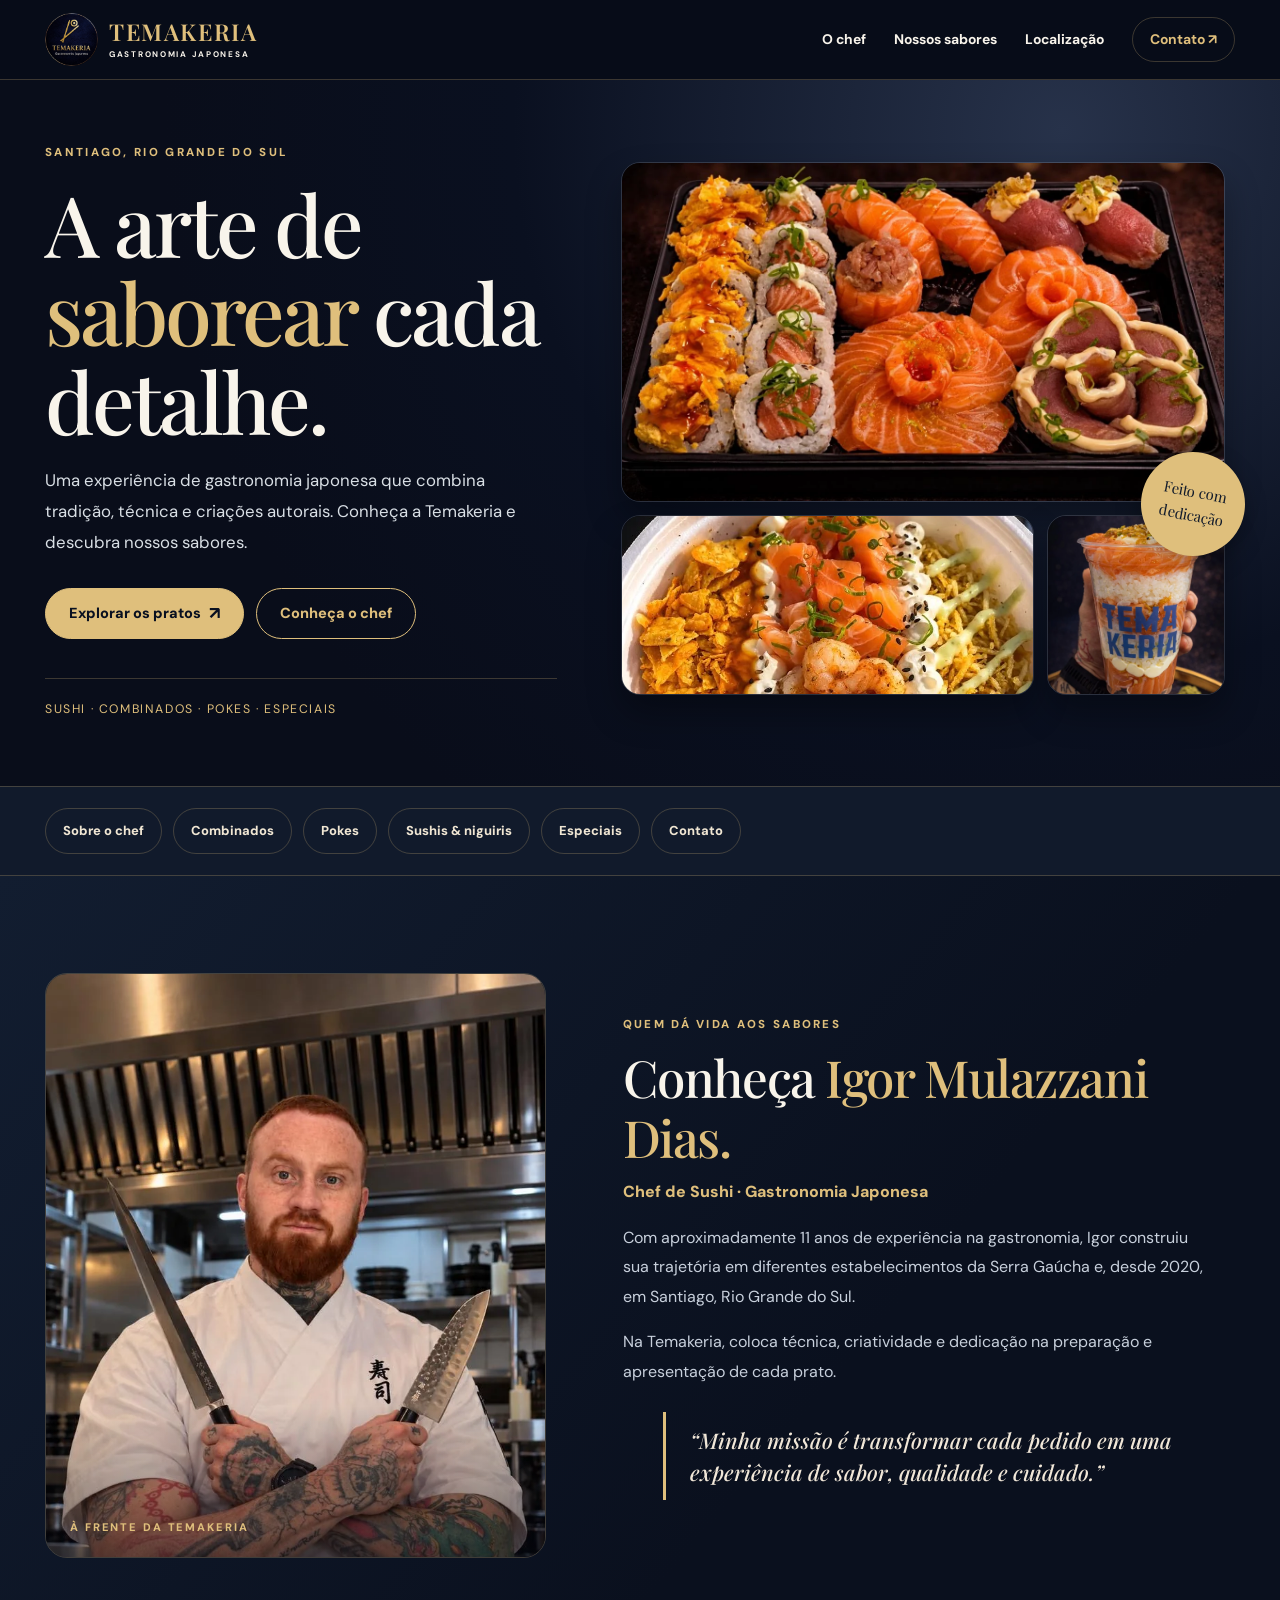
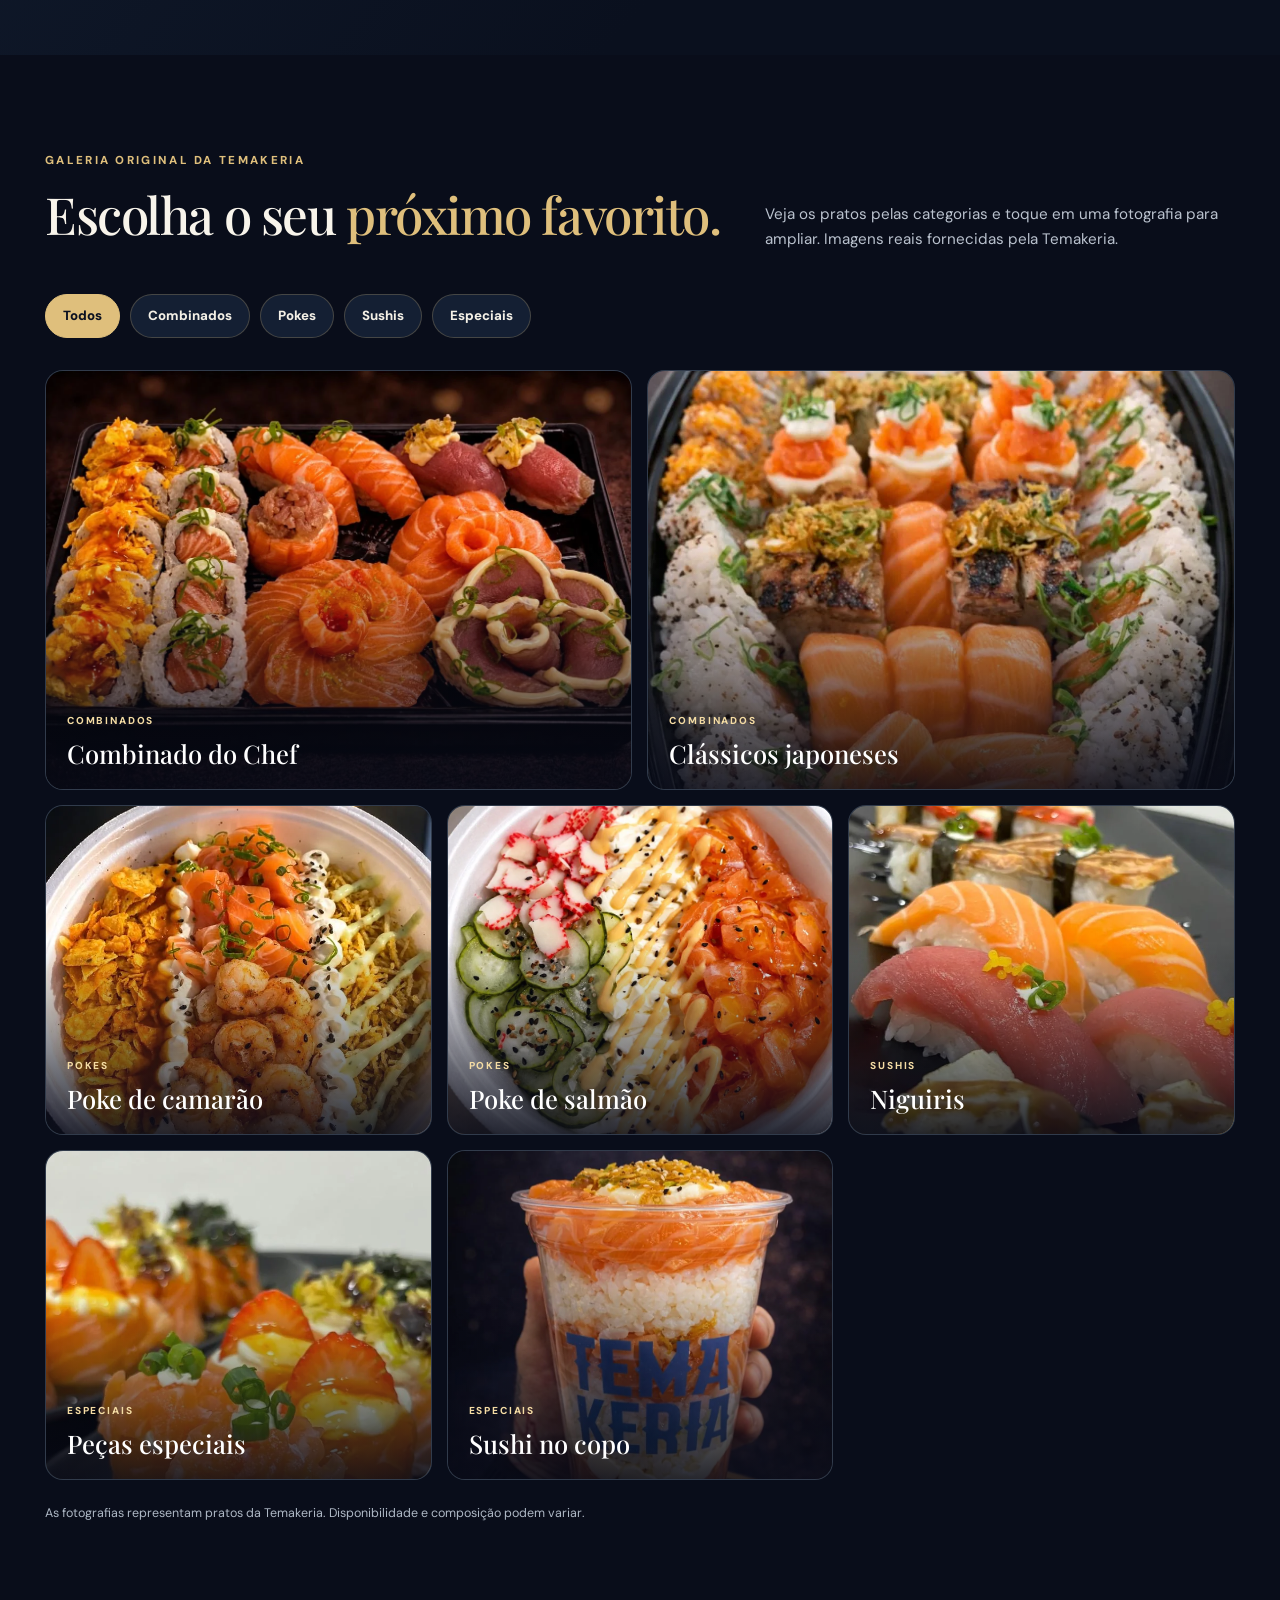
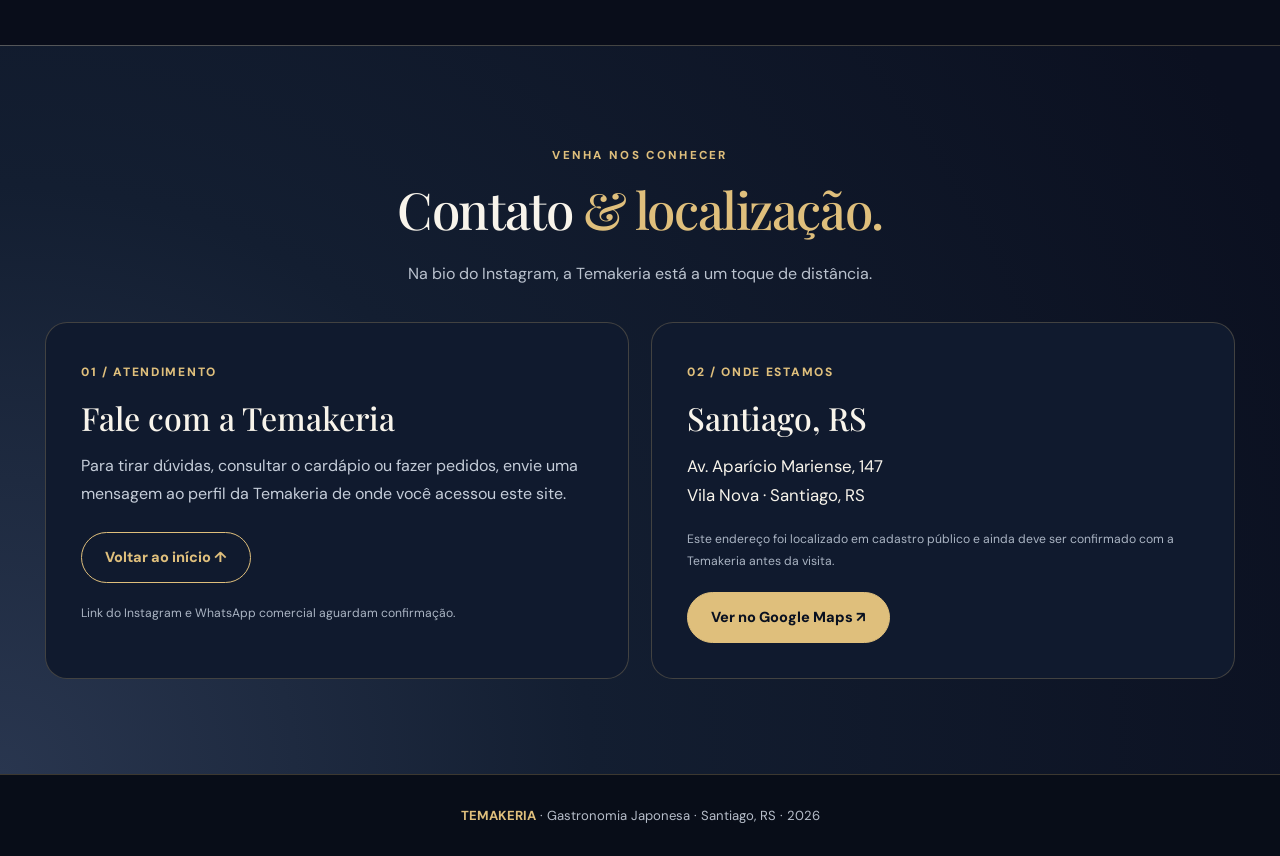
==== index.html @ b587d60d "feat: publicar novo layout premium mobile-first da Temakeria" ====
<!doctype html>
<html lang="pt-BR">
<head>
  <meta charset="utf-8">
  <meta name="viewport" content="width=device-width, initial-scale=1, viewport-fit=cover">
  <meta name="theme-color" content="#090d1a">
  <meta name="description" content="Temakeria — Gastronomia Japonesa em Santiago, RS. Conheça o chef Igor Mulazzani Dias, nossos combinados, pokes e especialidades.">
  <meta property="og:title" content="Temakeria | Gastronomia Japonesa">
  <meta property="og:description" content="Criações japonesas, apresentação especial e a experiência do chef Igor em Santiago, RS.">
  <meta property="og:image" content="assets/combinado-chef.webp">
  <title>Temakeria • Gastronomia Japonesa</title>
  <link rel="icon" href="assets/logo.webp" type="image/webp">
  <link rel="preconnect" href="https://fonts.googleapis.com">
  <link rel="preconnect" href="https://fonts.gstatic.com" crossorigin>
  <link href="https://fonts.googleapis.com/css2?family=DM+Sans:wght@400;500;600;700;800&family=Playfair+Display:wght@500;600;700&display=swap" rel="stylesheet">
<style>
:root{color-scheme:dark;--ink:#090d1a;--ink2:#10182b;--panel:#141e31;--gold:#dfbf7c;--gold2:#f4dca4;--text:#f8f4eb;--muted:#bac2ce;--line:rgba(223,191,124,.24);--r:22px}*{box-sizing:border-box}html{scroll-behavior:smooth;scroll-padding-top:92px}body{margin:0;background:var(--ink);color:var(--text);font:400 16px/1.6 'DM Sans',system-ui,sans-serif;-webkit-font-smoothing:antialiased}a{color:inherit;text-decoration:none}button{font:inherit}img{display:block;max-width:100%;width:100%;object-fit:cover}button,a{-webkit-tap-highlight-color:transparent}button:focus-visible,a:focus-visible{outline:3px solid var(--gold);outline-offset:4px}.shell{width:min(1190px,calc(100% - 58px));margin:auto}.eyebrow{font-weight:800;letter-spacing:.2em;color:var(--gold);font-size:.72rem;text-transform:uppercase}h1,h2,h3,p{margin-top:0}h1,h2{font-family:'Playfair Display',Georgia,serif;font-weight:500}h1{font-size:clamp(3.15rem,6.6vw,6.35rem);line-height:1.05;letter-spacing:-.035em;margin:15px 0 20px}h2{font-size:clamp(2.3rem,4vw,4rem);line-height:1.16;letter-spacing:-.028em;margin:13px 0 22px}h1 em,h2 em{color:var(--gold);font-style:normal}.muted{color:var(--muted)}.btn{min-height:51px;display:inline-flex;align-items:center;justify-content:center;gap:8px;border-radius:100px;padding:12px 23px;border:1px solid var(--gold);font-size:.91rem;font-weight:800;transition:background .2s,transform .2s}.btn:hover{transform:translateY(-2px)}.btn.primary{background:var(--gold);color:#091020}.btn.secondary{color:var(--gold)}.btn .arrow{font-size:1.2em;line-height:1}
/* Header */
.site-header{position:sticky;top:0;z-index:50;background:#080d19ed;border-bottom:1px solid var(--line);backdrop-filter:blur(16px)}.site-nav{height:79px;display:flex;align-items:center;justify-content:space-between;gap:18px}.logo-lockup{display:flex;align-items:center;gap:11px;min-width:0}.logo-lockup img{width:53px;height:53px;flex:none;border-radius:50%;object-fit:contain}.wordmark{font:600 1.45rem/1.15 'Playfair Display',serif;letter-spacing:.07em;color:var(--gold)}.wordmark small{display:block;font:700 .51rem/1.4 'DM Sans',sans-serif;letter-spacing:.21em;text-transform:uppercase;color:var(--text);margin-top:3px}.nav-links{display:flex;align-items:center;gap:28px}.nav-links a{font-size:.87rem;font-weight:700}.nav-links a:hover{color:var(--gold)}.nav-links .nav-cta{border:1px solid var(--line);color:var(--gold);border-radius:100px;padding:10px 17px}
/* Story-first hero */
.hero{padding:58px 0 66px;background:radial-gradient(circle at 83% 7%,#27324a 0,#0a1020 44%,#090d1a 72%);overflow:hidden}.hero-grid{display:grid;grid-template-columns: .91fr 1.09fr;align-items:center;gap:clamp(35px,5vw,72px)}.hero-text{position:relative;z-index:1}.hero-text p{font-size:1.05rem;line-height:1.85;color:#d9dfe5;max-width:480px}.hero-actions{display:flex;flex-wrap:wrap;gap:12px;margin-top:30px}.hero-aside{margin-top:39px;padding-top:21px;border-top:1px solid var(--line);font-size:.77rem;letter-spacing:.13em;text-transform:uppercase;color:var(--gold)}.hero-collage{position:relative;display:grid;grid-template-columns:1fr .43fr;grid-template-rows:340px 180px;gap:13px;padding-right:10px}.hero-collage img{border-radius:19px;border:1px solid #fff2;box-shadow:0 18px 35px #0005}.hero-collage .hero-main{grid-column:1/-1;grid-row:1;object-position:center 52%;height:100%}.hero-collage .hero-small{height:100%;object-position:center 42%}.hero-collage .hero-cup{height:100%;object-position:center 25%}.photo-stamp{position:absolute;bottom:139px;right:-10px;z-index:3;width:104px;height:104px;display:flex;align-items:center;justify-content:center;text-align:center;border-radius:50%;color:#121b2b;background:var(--gold);font-family:'Playfair Display',Georgia,serif;font-size:.92rem;transform:rotate(11deg);box-shadow:0 10px 25px #0005}
/* quick chips */
.quick-nav{padding:21px 0;background:#111a2b;border-block:1px solid var(--line)}.quick-links{display:flex;gap:11px;overflow-x:auto;scrollbar-width:none}.quick-links::-webkit-scrollbar{display:none}.quick-links a{flex:none;border:1px solid var(--line);border-radius:100px;padding:12px 17px;white-space:nowrap;color:#f0e6d3;font-size:.81rem;font-weight:800}.quick-links a:hover{background:#dfbf7c15}
/* chef */
.chef-section{padding:97px 0;background:linear-gradient(130deg,#121d30,#0a101e 65%)}.chef-grid{display:grid;grid-template-columns:.9fr 1.1fr;gap:clamp(35px,6vw,85px);align-items:center}.chef-image{height:585px;position:relative;border:1px solid var(--line);border-radius:var(--r);overflow:hidden}.chef-image img{height:100%;object-position:center 17%}.chef-image:after{content:"";position:absolute;bottom:0;inset-inline:0;height:26%;background:linear-gradient(transparent,#0609148a)}.chef-photo-label{position:absolute;bottom:21px;left:24px;z-index:1;font-size:.69rem;font-weight:800;letter-spacing:.17em;color:var(--gold);text-transform:uppercase}.chef-copy p{color:#c8d0dc;font-size:1rem;line-height:1.85;max-width:580px}.chef-subtitle{font-size:1rem;color:var(--gold)!important;font-weight:800;margin-top:-12px}.quote{margin-top:25px;border-left:3px solid var(--gold);padding:12px 0 12px 24px;font:italic 500 1.35rem/1.5 'Playfair Display',Georgia,serif;color:#f1e7d8}
/* curated gallery */
.showcase{padding:91px 0 109px}.section-intro{display:flex;align-items:end;justify-content:space-between;gap:20px;margin-bottom:28px}.section-intro p{max-width:470px;color:var(--muted);font-size:.95rem}.filter-row{display:flex;gap:10px;overflow-x:auto;padding-bottom:17px;margin-bottom:15px;scrollbar-width:none}.filter-row::-webkit-scrollbar{display:none}.filter{border-radius:100px;background:#141f33;color:#f4f0e6;border:1px solid var(--line);font-size:.83rem;font-weight:800;min-height:43px;padding:10px 17px;white-space:nowrap;cursor:pointer}.filter[aria-pressed="true"]{background:var(--gold);border-color:var(--gold);color:#0b1020}.gallery-grid{display:grid;grid-template-columns:repeat(12,minmax(0,1fr));gap:15px}.gallery-card{position:relative;grid-column:span 4;min-height:330px;border-radius:18px;overflow:hidden;background:#1b2637;border:1px solid #ffffff19;text-align:left;padding:0;cursor:pointer}.gallery-card.wide{grid-column:span 6}.gallery-card.tall{min-height:420px}.gallery-card img{height:100%;position:absolute;inset:0;transition:transform .3s}.gallery-card img.portrait{object-position:center 22%}.gallery-card img.poke{object-position:center 50%}.gallery-card img.sushi{object-position:center 35%}.gallery-card:hover img{transform:scale(1.04)}.gallery-card:after{content:"";position:absolute;inset:42% 0 0;background:linear-gradient(transparent,#070a17db)}.gallery-caption{position:absolute;bottom:20px;left:21px;right:21px;z-index:2}.gallery-caption .overline{font-weight:800;font-size:.63rem;color:var(--gold2);letter-spacing:.18em;text-transform:uppercase}.gallery-caption strong{display:block;font-family:'Playfair Display',serif;font-size:1.6rem;font-weight:500;line-height:1.2;margin-top:6px}.gallery-card[hidden]{display:none!important}.gallery-note{font-size:.78rem;color:#aeb8c5;margin-top:24px}
/* contact */
.contact{padding:95px 0;background:radial-gradient(circle at 0% 100%,#29364f,#131e31 40%,#0b1020 95%);border-top:1px solid var(--line)}.contact-grid{display:grid;grid-template-columns:1fr 1fr;gap:22px}.contact-head{text-align:center;max-width:720px;margin:0 auto 35px}.contact-head p{color:var(--muted)}.contact-panel{background:#101a2e;border:1px solid var(--line);border-radius:var(--r);padding:35px}.contact-panel .num{color:var(--gold);font-size:.75rem;font-weight:800;letter-spacing:.14em}.contact-panel h3{font:500 2rem 'Playfair Display',serif;margin:13px 0}.contact-panel p{color:#c5cdd9;line-height:1.75}.contact-panel .btn{margin-top:8px}.subnote{font-size:.76rem!important;color:#aab4c3!important;margin-top:20px}.contact-panel address{font-style:normal;line-height:1.7;color:#f8f4eb;font-size:1.05rem}.site-footer{padding:30px 0;border-top:1px solid var(--line);background:#080d18;text-align:center;color:#b6bdc9;font-size:.82rem}.site-footer strong{color:var(--gold)}.mobile-bar{display:none}
/* Lightbox */
dialog{border:1px solid #dcb87866;border-radius:18px;padding:0;background:#09101e;color:#fff;max-width:min(850px,calc(100vw - 28px));width:100%;overflow:hidden}dialog::backdrop{background:#03040add;backdrop-filter:blur(5px)}.lightbox-top{display:flex;align-items:center;justify-content:space-between;padding:12px 18px}.lightbox-top button{background:none;color:var(--gold);border:0;font-weight:800;padding:8px;cursor:pointer;font-size:1.3rem}.lightbox-image{width:100%;max-height:75vh;object-fit:contain;background:#111}.lightbox-caption{padding:13px 21px;color:var(--muted);font-size:.9rem}
@media(max-width:980px){.hero-grid{grid-template-columns:1fr 1fr;gap:30px}.hero-collage{grid-template-rows:300px 140px}.chef-image{height:500px}.gallery-card{grid-column:span 6}.gallery-card.wide{grid-column:span 6}.nav-links{gap:17px}}
@media(max-width:700px){body{padding-bottom:calc(70px + env(safe-area-inset-bottom))}.shell{width:min(100% - 34px,550px)}.site-nav{height:66px}.logo-lockup img{width:43px;height:43px}.wordmark{font-size:1.11rem}.wordmark small{font-size:.44rem;letter-spacing:.17em}.nav-links a:not(.nav-cta){display:none}.nav-links .nav-cta{font-size:.74rem;padding:8px 11px}.hero{padding:31px 0 55px}.hero-grid{display:flex;flex-direction:column;gap:27px}.hero-text{width:100%}h1{font-size:clamp(3.05rem,12vw,4.2rem);margin-top:11px}.hero-text p{font-size:.97rem;line-height:1.72}.hero-actions{display:grid;grid-template-columns:1fr 1fr;gap:9px;margin-top:22px}.hero-actions .btn{font-size:.78rem;padding:12px 8px}.hero-aside{margin-top:24px;padding-top:16px;font-size:.68rem}.hero-collage{width:100%;grid-template-rows:248px 130px;gap:9px;padding-right:0}.hero-collage img{border-radius:13px}.photo-stamp{height:78px;width:78px;font-size:.73rem;right:-5px;bottom:110px}.quick-nav{padding:12px 0}.quick-links{gap:9px}.quick-links a{padding:10px 13px;font-size:.75rem}.chef-section{padding:67px 0}.chef-grid{display:flex;flex-direction:column;gap:28px}.chef-image{height:auto;aspect-ratio:4/3;width:100%}.chef-image img{object-position:center 18%}.chef-copy{width:100%}.chef-copy h2{font-size:clamp(2.25rem,10vw,3.2rem)}.chef-copy p{font-size:.95rem;line-height:1.75}.quote{font-size:1.15rem}.showcase{padding:66px 0 73px}.section-intro{display:block}.section-intro p{font-size:.92rem}.filter-row{margin-bottom:8px}.gallery-grid{grid-template-columns:repeat(2,minmax(0,1fr));gap:10px}.gallery-card,.gallery-card.wide{grid-column:span 1;min-height:260px;border-radius:13px}.gallery-card.tall{min-height:260px}.gallery-card:first-child{grid-column:span 2;min-height:275px}.gallery-caption{bottom:14px;left:13px;right:12px}.gallery-caption strong{font-size:1.25rem}.gallery-card:first-child .gallery-caption strong{font-size:1.55rem}.contact{padding:68px 0}.contact-head{text-align:left}.contact-grid{grid-template-columns:1fr;gap:14px}.contact-panel{padding:26px 22px}.contact-panel h3{font-size:1.85rem}.contact-panel .btn{width:100%}.mobile-bar{display:grid;position:fixed;bottom:0;left:0;right:0;grid-template-columns:repeat(4,1fr);z-index:60;background:#0b1225f8;border-top:1px solid var(--line);padding:8px 7px calc(8px + env(safe-area-inset-bottom));box-shadow:0 -12px 20px #0306106b}.mobile-bar a{font-size:.76rem;min-height:45px;display:flex;align-items:center;justify-content:center;font-weight:800}.mobile-bar a:last-child{color:var(--gold)}.site-footer{padding:25px 14px}}
@media(max-width:380px){.hero-actions{grid-template-columns:1fr}.gallery-card,.gallery-card.wide{min-height:216px}.gallery-card:first-child{min-height:246px}.gallery-caption strong{font-size:1.12rem}.wordmark{font-size:.98rem}.shell{width:calc(100% - 28px)}}
@media(prefers-reduced-motion:reduce){html{scroll-behavior:auto}*{transition:none!important}}
</style>
</head>
<body>
<header class="site-header"><div class="shell site-nav"><a class="logo-lockup" href="#inicio" aria-label="Temakeria, voltar ao início"><img src="assets/logo.webp" alt="Logotipo Temakeria" width="53" height="53"><span class="wordmark">TEMAKERIA<small>Gastronomia Japonesa</small></span></a><nav class="nav-links" aria-label="Navegação principal"><a href="#chef">O chef</a><a href="#sabores">Nossos sabores</a><a href="#contato">Localização</a><a class="nav-cta" href="#contato">Contato ↗</a></nav></div></header>
<main>
<section class="hero" id="inicio"><div class="shell hero-grid"><div class="hero-text"><span class="eyebrow">Santiago, Rio Grande do Sul</span><h1>A arte de <em>saborear</em> cada detalhe.</h1><p>Uma experiência de gastronomia japonesa que combina tradição, técnica e criações autorais. Conheça a Temakeria e descubra nossos sabores.</p><div class="hero-actions"><a class="btn primary" href="#sabores">Explorar os pratos <span class="arrow">↗</span></a><a class="btn secondary" href="#chef">Conheça o chef</a></div><div class="hero-aside">Sushi · Combinados · Pokes · Especiais</div></div><div class="hero-collage"><img class="hero-main" src="assets/combinado-chef.webp" width="900" height="530" fetchpriority="high" alt="Combinado com sushi e sashimi preparado pela Temakeria"><img class="hero-small" src="assets/poke-camarao.webp" loading="lazy" alt="Poke com camarão e salmão"><img class="hero-cup" src="assets/sushi-copo.webp" loading="lazy" alt="Sushi no copo da Temakeria"><div class="photo-stamp">Feito com<br>dedicação</div></div></div></section>
<div class="quick-nav"><div class="shell quick-links" aria-label="Atalhos para categorias"><a href="#chef">Sobre o chef</a><a href="#sabores" data-category-link="combinados">Combinados</a><a href="#sabores" data-category-link="pokes">Pokes</a><a href="#sabores" data-category-link="sushis">Sushis & niguiris</a><a href="#sabores" data-category-link="especiais">Especiais</a><a href="#contato">Contato</a></div></div>
<section class="chef-section" id="chef"><div class="shell chef-grid"><div class="chef-image"><img src="assets/chef.webp" alt="Igor Mulazzani Dias, chef da Temakeria, na cozinha" loading="lazy"><span class="chef-photo-label">À frente da Temakeria</span></div><div class="chef-copy"><span class="eyebrow">Quem dá vida aos sabores</span><h2>Conheça <em>Igor Mulazzani Dias.</em></h2><p class="chef-subtitle">Chef de Sushi · Gastronomia Japonesa</p><p>Com aproximadamente 11 anos de experiência na gastronomia, Igor construiu sua trajetória em diferentes estabelecimentos da Serra Gaúcha e, desde 2020, em Santiago, Rio Grande do Sul.</p><p>Na Temakeria, coloca técnica, criatividade e dedicação na preparação e apresentação de cada prato.</p><blockquote class="quote">“Minha missão é transformar cada pedido em uma experiência de sabor, qualidade e cuidado.”</blockquote></div></div></section>
<section class="showcase" id="sabores"><div class="shell"><div class="section-intro"><div><span class="eyebrow">Galeria original da Temakeria</span><h2>Escolha o seu <em>próximo favorito.</em></h2></div><p>Veja os pratos pelas categorias e toque em uma fotografia para ampliar. Imagens reais fornecidas pela Temakeria.</p></div><div class="filter-row" role="group" aria-label="Filtrar por categoria"><button type="button" class="filter" data-filter="todos" aria-pressed="true">Todos</button><button type="button" class="filter" data-filter="combinados" aria-pressed="false">Combinados</button><button type="button" class="filter" data-filter="pokes" aria-pressed="false">Pokes</button><button type="button" class="filter" data-filter="sushis" aria-pressed="false">Sushis</button><button type="button" class="filter" data-filter="especiais" aria-pressed="false">Especiais</button></div>
<div class="gallery-grid">
<button class="gallery-card wide tall" type="button" data-category="combinados" data-title="Combinado do Chef" data-src="assets/combinado-chef.webp" aria-label="Ampliar foto do Combinado do Chef"><img src="assets/combinado-chef.webp" alt="Seleção autoral de sushi e sashimi" loading="lazy"><span class="gallery-caption"><span class="overline">Combinados</span><strong>Combinado do Chef</strong></span></button>
<button class="gallery-card wide tall" type="button" data-category="combinados" data-title="Combinado Tradicional" data-src="assets/combinado-tradicional.webp" aria-label="Ampliar foto do Combinado Tradicional"><img class="portrait" src="assets/combinado-tradicional.webp" alt="Combinado tradicional com sashimi e peças de sushi" loading="lazy"><span class="gallery-caption"><span class="overline">Combinados</span><strong>Clássicos japoneses</strong></span></button>
<button class="gallery-card" type="button" data-category="pokes" data-title="Poke com Camarão" data-src="assets/poke-camarao.webp" aria-label="Ampliar foto do poke com camarão"><img class="poke" src="assets/poke-camarao.webp" alt="Poke com camarões, salmão e acompanhamentos crocantes" loading="lazy"><span class="gallery-caption"><span class="overline">Pokes</span><strong>Poke de camarão</strong></span></button>
<button class="gallery-card" type="button" data-category="pokes" data-title="Poke de Salmão" data-src="assets/poke-salmao.webp" aria-label="Ampliar foto do poke de salmão"><img class="poke" src="assets/poke-salmao.webp" alt="Poke de salmão com pepino, kani e molhos" loading="lazy"><span class="gallery-caption"><span class="overline">Pokes</span><strong>Poke de salmão</strong></span></button>
<button class="gallery-card" type="button" data-category="sushis" data-title="Niguiris" data-src="assets/niguiris.webp" aria-label="Ampliar foto dos niguiris"><img class="sushi" src="assets/niguiris.webp" alt="Niguiris em prato preto" loading="lazy"><span class="gallery-caption"><span class="overline">Sushis</span><strong>Niguiris</strong></span></button>
<button class="gallery-card" type="button" data-category="especiais" data-title="Peças Especiais" data-src="assets/especiais.webp" aria-label="Ampliar foto das peças especiais"><img class="portrait" src="assets/especiais.webp" alt="Peças especiais de salmão com cobertura" loading="lazy"><span class="gallery-caption"><span class="overline">Especiais</span><strong>Peças especiais</strong></span></button>
<button class="gallery-card" type="button" data-category="especiais" data-title="Sushi no Copo" data-src="assets/sushi-copo.webp" aria-label="Ampliar foto do sushi no copo"><img class="portrait" src="assets/sushi-copo.webp" alt="Sushi no copo com salmão e arroz" loading="lazy"><span class="gallery-caption"><span class="overline">Especiais</span><strong>Sushi no copo</strong></span></button>
</div><p class="gallery-note">As fotografias representam pratos da Temakeria. Disponibilidade e composição podem variar.</p></div></section>
<section class="contact" id="contato"><div class="shell"><div class="contact-head"><span class="eyebrow">Venha nos conhecer</span><h2>Contato <em>&amp; localização.</em></h2><p>Na bio do Instagram, a Temakeria está a um toque de distância.</p></div><div class="contact-grid"><div class="contact-panel"><span class="num">01 / ATENDIMENTO</span><h3>Fale com a Temakeria</h3><p>Para tirar dúvidas, consultar o cardápio ou fazer pedidos, envie uma mensagem ao perfil da Temakeria de onde você acessou este site.</p><a href="#inicio" class="btn secondary">Voltar ao início ↑</a><p class="subnote">Link do Instagram e WhatsApp comercial aguardam confirmação.</p></div><div class="contact-panel"><span class="num">02 / ONDE ESTAMOS</span><h3>Santiago, RS</h3><address>Av. Aparício Mariense, 147<br>Vila Nova · Santiago, RS</address><p class="subnote">Este endereço foi localizado em cadastro público e ainda deve ser confirmado com a Temakeria antes da visita.</p><a href="https://www.google.com/maps/search/?api=1&amp;query=Av.%20Apar%C3%ADcio%20Mariense%2C%20147%20Santiago%20RS" target="_blank" rel="noopener noreferrer" class="btn primary">Ver no Google Maps ↗</a></div></div></div></section>
</main><footer class="site-footer"><div class="shell"><strong>TEMAKERIA</strong> · Gastronomia Japonesa · Santiago, RS · <span id="year"></span></div></footer>
<nav class="mobile-bar" aria-label="Atalhos rápidos"><a href="#inicio">Início</a><a href="#chef">O Chef</a><a href="#sabores">Pratos</a><a href="#contato">Contato</a></nav>
<dialog id="lightbox" aria-label="Fotografia ampliada"><div class="lightbox-top"><strong id="lightbox-title">Fotografia do prato</strong><button type="button" id="lightbox-close" aria-label="Fechar imagem">✕</button></div><img class="lightbox-image" id="lightbox-image" alt="" src="assets/combinado-chef.webp"><div class="lightbox-caption">Fotografia original fornecida pela Temakeria.</div></dialog>
<script>
 document.getElementById('year').textContent=String(new Date().getFullYear());
 const filters=[...document.querySelectorAll('[data-filter]')];
 const cards=[...document.querySelectorAll('.gallery-card')];
 function setCategory(cat){for(const b of filters)b.setAttribute('aria-pressed',String(b.dataset.filter===cat));for(const c of cards)c.hidden=cat!=='todos'&&c.dataset.category!==cat;}
 for(const b of filters)b.addEventListener('click',()=>setCategory(b.dataset.filter));
 for(const a of document.querySelectorAll('[data-category-link]'))a.addEventListener('click',()=>setCategory(a.dataset.categoryLink));
 const modal=document.getElementById('lightbox');
 const preview=document.getElementById('lightbox-image');
 for(const c of cards)c.addEventListener('click',()=>{preview.src=c.dataset.src;preview.alt=c.querySelector('img').alt;document.getElementById('lightbox-title').textContent=c.dataset.title;modal.showModal();});
 document.getElementById('lightbox-close').addEventListener('click',()=>modal.close());
 modal.addEventListener('click',e=>{if(e.target===modal)modal.close();});
</script>
</body></html>
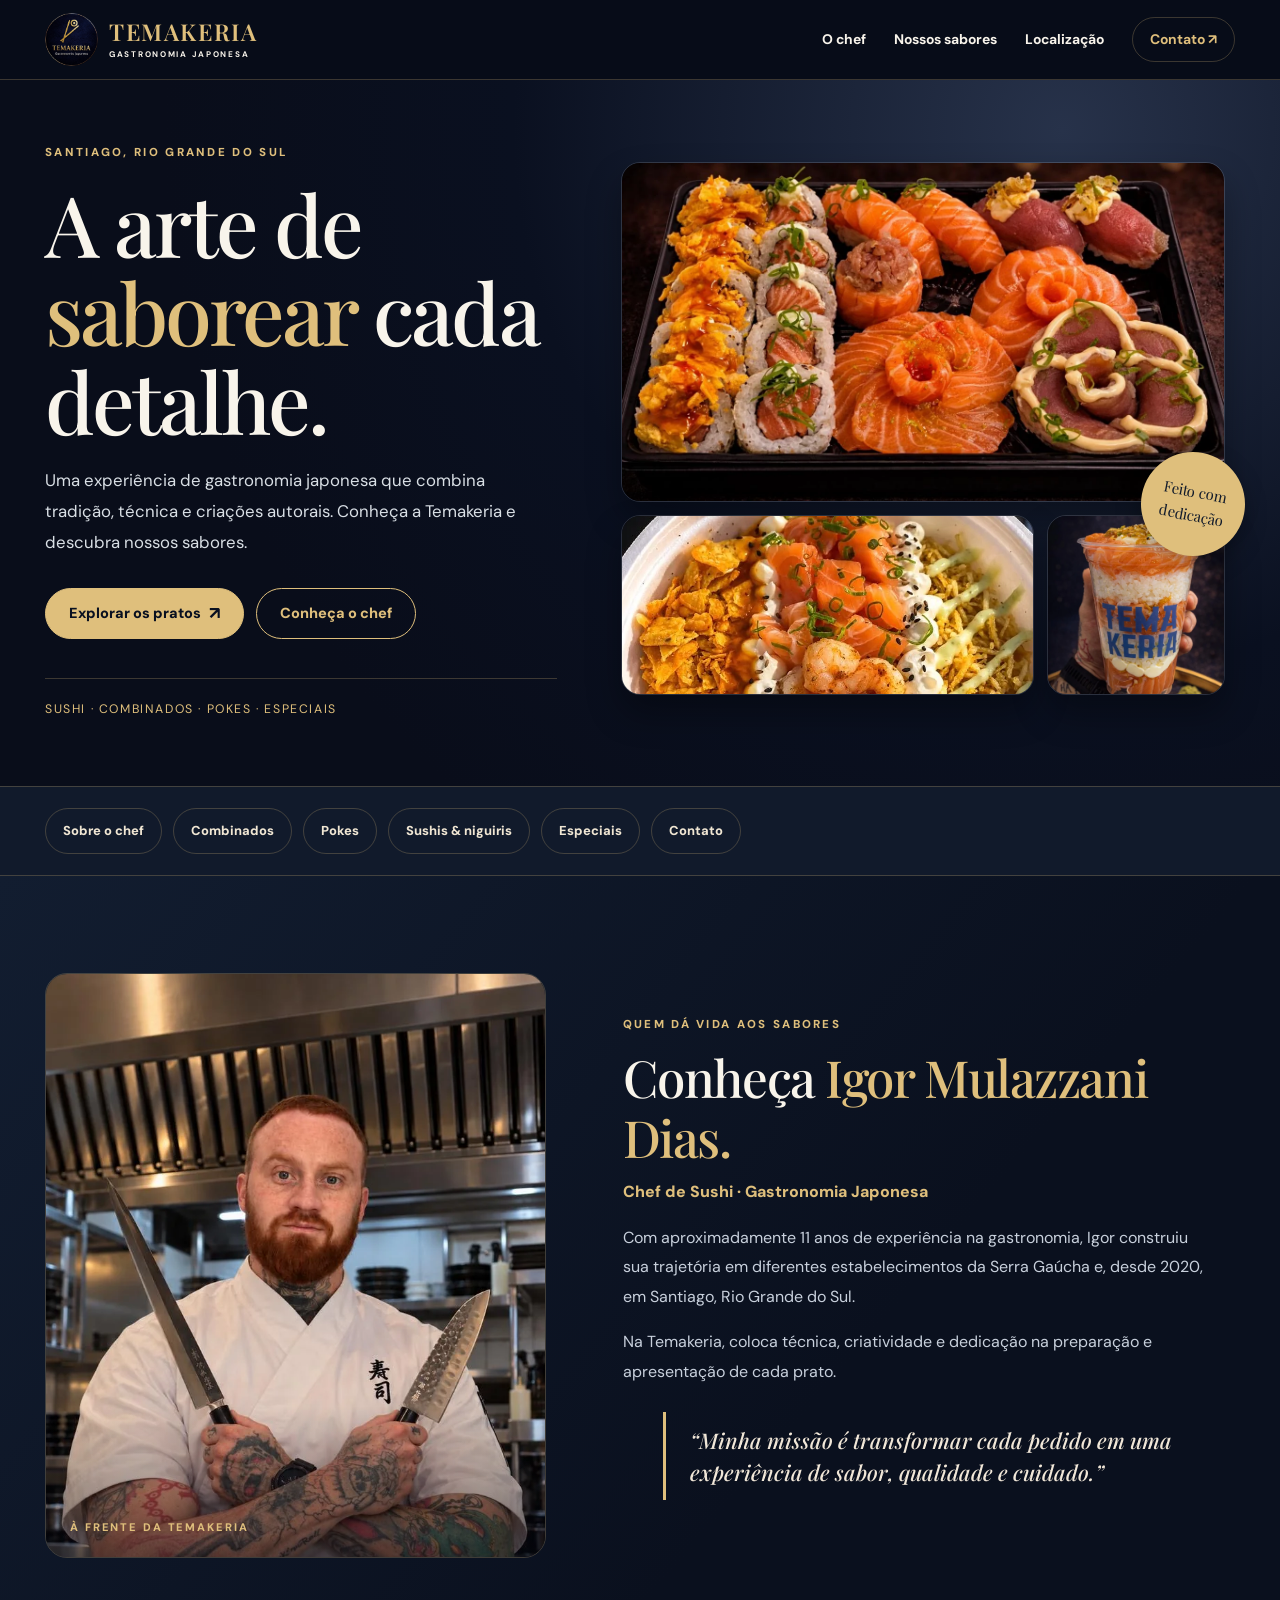
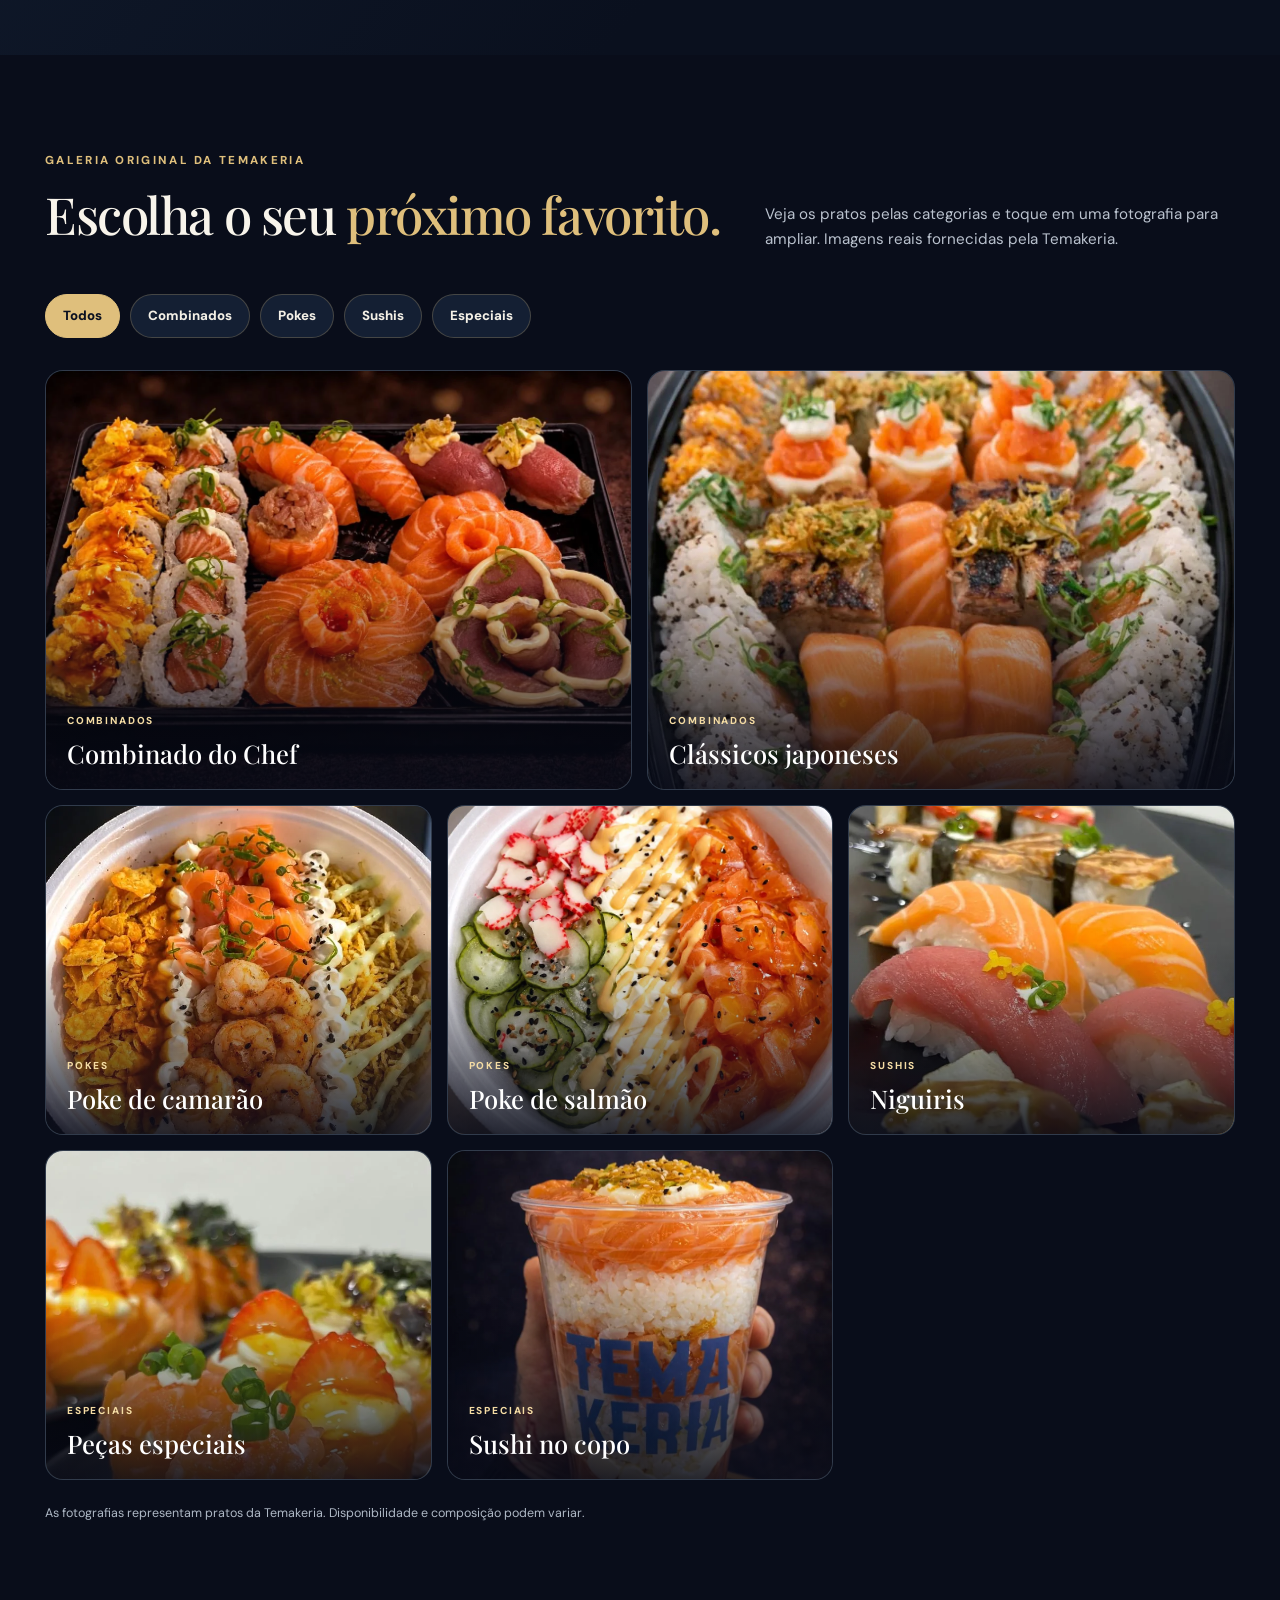
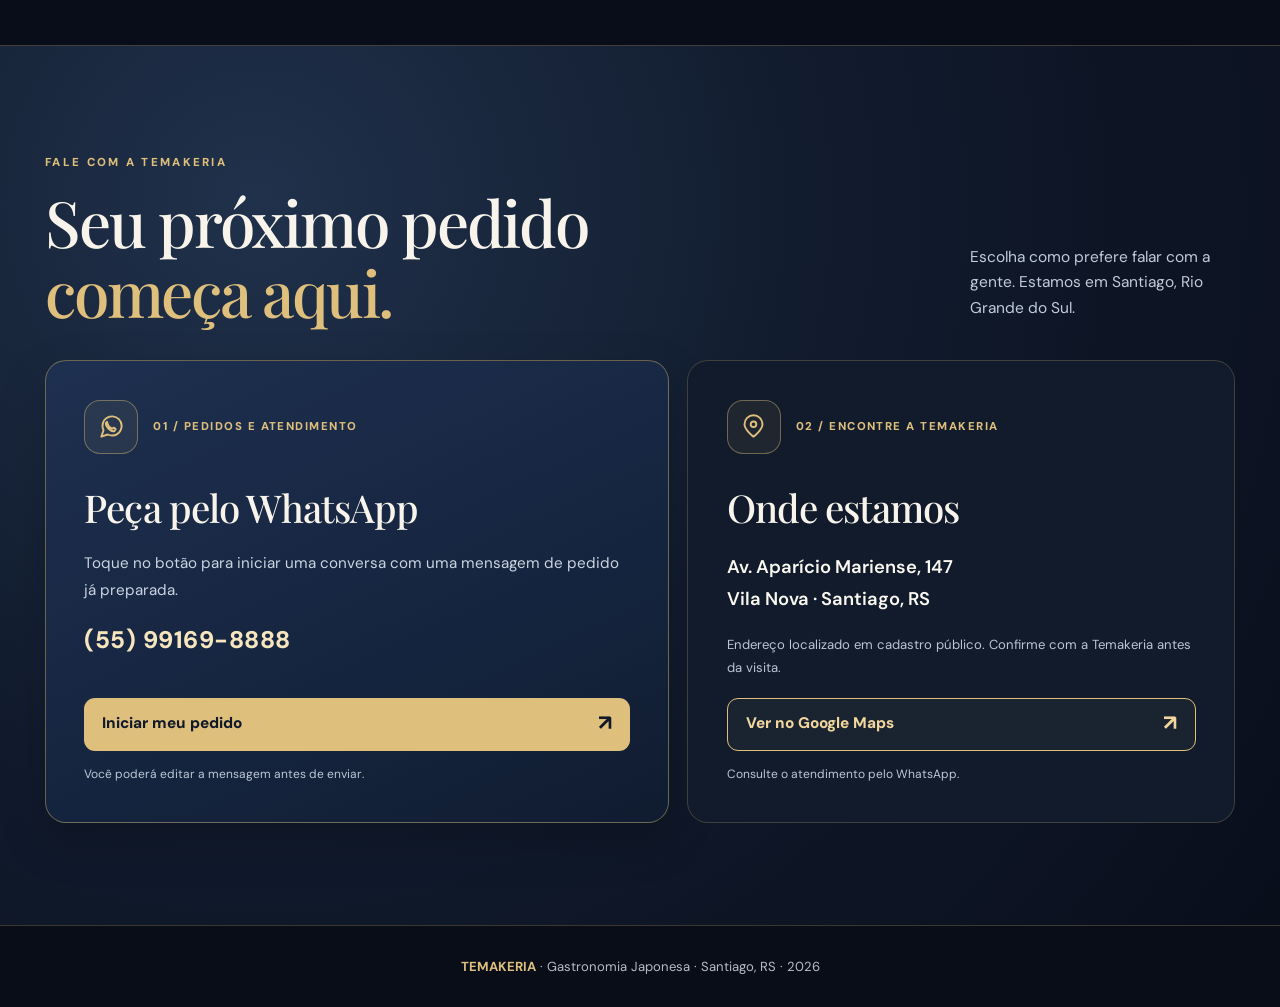
==== commit 52690789: "feat: redesenhar apenas seção de contato e integrar WhatsApp para pedidos" ====
--- a/index.html
+++ b/index.html
@@ -33,6 +33,34 @@
 @media(max-width:700px){body{padding-bottom:calc(70px + env(safe-area-inset-bottom))}.shell{width:min(100% - 34px,550px)}.site-nav{height:66px}.logo-lockup img{width:43px;height:43px}.wordmark{font-size:1.11rem}.wordmark small{font-size:.44rem;letter-spacing:.17em}.nav-links a:not(.nav-cta){display:none}.nav-links .nav-cta{font-size:.74rem;padding:8px 11px}.hero{padding:31px 0 55px}.hero-grid{display:flex;flex-direction:column;gap:27px}.hero-text{width:100%}h1{font-size:clamp(3.05rem,12vw,4.2rem);margin-top:11px}.hero-text p{font-size:.97rem;line-height:1.72}.hero-actions{display:grid;grid-template-columns:1fr 1fr;gap:9px;margin-top:22px}.hero-actions .btn{font-size:.78rem;padding:12px 8px}.hero-aside{margin-top:24px;padding-top:16px;font-size:.68rem}.hero-collage{width:100%;grid-template-rows:248px 130px;gap:9px;padding-right:0}.hero-collage img{border-radius:13px}.photo-stamp{height:78px;width:78px;font-size:.73rem;right:-5px;bottom:110px}.quick-nav{padding:12px 0}.quick-links{gap:9px}.quick-links a{padding:10px 13px;font-size:.75rem}.chef-section{padding:67px 0}.chef-grid{display:flex;flex-direction:column;gap:28px}.chef-image{height:auto;aspect-ratio:4/3;width:100%}.chef-image img{object-position:center 18%}.chef-copy{width:100%}.chef-copy h2{font-size:clamp(2.25rem,10vw,3.2rem)}.chef-copy p{font-size:.95rem;line-height:1.75}.quote{font-size:1.15rem}.showcase{padding:66px 0 73px}.section-intro{display:block}.section-intro p{font-size:.92rem}.filter-row{margin-bottom:8px}.gallery-grid{grid-template-columns:repeat(2,minmax(0,1fr));gap:10px}.gallery-card,.gallery-card.wide{grid-column:span 1;min-height:260px;border-radius:13px}.gallery-card.tall{min-height:260px}.gallery-card:first-child{grid-column:span 2;min-height:275px}.gallery-caption{bottom:14px;left:13px;right:12px}.gallery-caption strong{font-size:1.25rem}.gallery-card:first-child .gallery-caption strong{font-size:1.55rem}.contact{padding:68px 0}.contact-head{text-align:left}.contact-grid{grid-template-columns:1fr;gap:14px}.contact-panel{padding:26px 22px}.contact-panel h3{font-size:1.85rem}.contact-panel .btn{width:100%}.mobile-bar{display:grid;position:fixed;bottom:0;left:0;right:0;grid-template-columns:repeat(4,1fr);z-index:60;background:#0b1225f8;border-top:1px solid var(--line);padding:8px 7px calc(8px + env(safe-area-inset-bottom));box-shadow:0 -12px 20px #0306106b}.mobile-bar a{font-size:.76rem;min-height:45px;display:flex;align-items:center;justify-content:center;font-weight:800}.mobile-bar a:last-child{color:var(--gold)}.site-footer{padding:25px 14px}}
 @media(max-width:380px){.hero-actions{grid-template-columns:1fr}.gallery-card,.gallery-card.wide{min-height:216px}.gallery-card:first-child{min-height:246px}.gallery-caption strong{font-size:1.12rem}.wordmark{font-size:.98rem}.shell{width:calc(100% - 28px)}}
 @media(prefers-reduced-motion:reduce){html{scroll-behavior:auto}*{transition:none!important}}
+
+/* Redesign da seção de contato — sem alterações nas demais seções */
+.contact.contact-revamp{padding:clamp(65px,8vw,112px) 0;background:radial-gradient(circle at 20% 18%,#20314b 0%,#111b2d 46%,#090e1b 100%);border-top:1px solid var(--line)}
+.contact-revamp-head{display:flex;align-items:end;justify-content:space-between;gap:40px;margin-bottom:34px}
+.contact-revamp-head>div{max-width:700px;min-width:0}
+.contact-revamp-head h2{font-family:'Playfair Display',Georgia,serif;font-weight:500;font-size:clamp(2.25rem,5vw,4.3rem);line-height:1.09;letter-spacing:-.035em;margin:13px 0 0}
+.contact-revamp-head h2 em{color:var(--gold);font-style:normal}
+.contact-revamp-head>p{margin:0 0 5px;max-width:265px;color:#c1cbd9;line-height:1.65;font-size:.97rem}
+.contact-revamp-grid{display:grid;grid-template-columns:1.14fr 1fr;gap:18px}
+.contact-action{border:1px solid #d8ba703c;border-radius:21px;display:flex;flex-direction:column;align-items:flex-start;padding:clamp(25px,3vw,39px);min-width:0;background:#111b2c}
+.contact-action-primary{background:linear-gradient(155deg,#1e3050,#15243e 62%,#101c30);border-color:#d8ba7070;box-shadow:0 18px 48px #0000002b}
+.contact-action-top{display:flex;align-items:center;gap:15px;margin-bottom:23px}
+.contact-action-icon{display:grid;place-items:center;width:54px;height:54px;border:1px solid #dec17c6c;border-radius:16px;color:var(--gold);background:#d8ba7013}
+.contact-index{color:var(--gold);font-weight:800;letter-spacing:.13em;font-size:.71rem}
+.contact-action h3{font-family:'Playfair Display',Georgia,serif;font-weight:500;font-size:clamp(1.75rem,3vw,2.5rem);margin:0 0 12px;letter-spacing:-.025em}
+.contact-action>p{font-size:.95rem;color:#cbd4e0;line-height:1.75;margin:0 0 18px;text-align:left}
+.contact-number{font-size:clamp(1.2rem,2.1vw,1.5rem);font-weight:800;color:#f7e6bd;margin-bottom:24px;letter-spacing:.02em}
+.contact-action address{font-style:normal;font-size:1.15rem;font-weight:600;line-height:1.72;color:#faf8f0;margin:2px 0 18px}
+.contact-action .contact-address-note{font-size:.82rem;color:#bbc5d3}
+.contact-action-button{width:100%;min-height:53px;margin-top:auto;display:flex;align-items:center;justify-content:space-between;gap:14px;border-radius:11px;padding:14px 18px;font-size:.96rem;font-weight:800;line-height:1.25}
+.contact-action-button span{font-size:1.35rem;line-height:1}
+.contact-action-button-gold{background:var(--gold);color:#10192a}
+.contact-action-button-outline{border:1px solid var(--gold);color:#f1d79d;background:#e4c7870b}
+.contact-action-button:hover{filter:brightness(1.09)}
+.contact-helper{display:block;margin-top:14px;color:#bcc8d5;font-size:.75rem;line-height:1.55}
+@media(max-width:900px){.contact-revamp-head{display:block}.contact-revamp-head>p{max-width:580px;margin-top:16px}.contact-revamp-grid{grid-template-columns:1fr 1fr}.contact-action{padding:25px}}
+@media(max-width:700px){.contact.contact-revamp{padding:64px 0 77px}.contact-revamp-head{margin-bottom:24px}.contact-revamp-head h2{font-size:clamp(2.3rem,10.4vw,3.4rem)}.contact-revamp-head>p{font-size:.92rem;margin-top:13px}.contact-revamp-grid{grid-template-columns:1fr;gap:14px}.contact-action{padding:25px 22px;border-radius:18px}.contact-action-top{margin-bottom:20px}.contact-action h3{font-size:1.95rem}.contact-action-button{min-height:54px}.contact-number{font-size:1.35rem}}
+@media(max-width:380px){.contact-action{padding:22px 18px}.contact-index{font-size:.65rem}.contact-action-top{gap:11px}.contact-action-icon{height:48px;width:48px}}
 </style>
 </head>
 <body>
@@ -51,7 +79,32 @@
 <button class="gallery-card" type="button" data-category="especiais" data-title="Peças Especiais" data-src="assets/especiais.webp" aria-label="Ampliar foto das peças especiais"><img class="portrait" src="assets/especiais.webp" alt="Peças especiais de salmão com cobertura" loading="lazy"><span class="gallery-caption"><span class="overline">Especiais</span><strong>Peças especiais</strong></span></button>
 <button class="gallery-card" type="button" data-category="especiais" data-title="Sushi no Copo" data-src="assets/sushi-copo.webp" aria-label="Ampliar foto do sushi no copo"><img class="portrait" src="assets/sushi-copo.webp" alt="Sushi no copo com salmão e arroz" loading="lazy"><span class="gallery-caption"><span class="overline">Especiais</span><strong>Sushi no copo</strong></span></button>
 </div><p class="gallery-note">As fotografias representam pratos da Temakeria. Disponibilidade e composição podem variar.</p></div></section>
-<section class="contact" id="contato"><div class="shell"><div class="contact-head"><span class="eyebrow">Venha nos conhecer</span><h2>Contato <em>&amp; localização.</em></h2><p>Na bio do Instagram, a Temakeria está a um toque de distância.</p></div><div class="contact-grid"><div class="contact-panel"><span class="num">01 / ATENDIMENTO</span><h3>Fale com a Temakeria</h3><p>Para tirar dúvidas, consultar o cardápio ou fazer pedidos, envie uma mensagem ao perfil da Temakeria de onde você acessou este site.</p><a href="#inicio" class="btn secondary">Voltar ao início ↑</a><p class="subnote">Link do Instagram e WhatsApp comercial aguardam confirmação.</p></div><div class="contact-panel"><span class="num">02 / ONDE ESTAMOS</span><h3>Santiago, RS</h3><address>Av. Aparício Mariense, 147<br>Vila Nova · Santiago, RS</address><p class="subnote">Este endereço foi localizado em cadastro público e ainda deve ser confirmado com a Temakeria antes da visita.</p><a href="https://www.google.com/maps/search/?api=1&amp;query=Av.%20Apar%C3%ADcio%20Mariense%2C%20147%20Santiago%20RS" target="_blank" rel="noopener noreferrer" class="btn primary">Ver no Google Maps ↗</a></div></div></div></section>
+<section class="contact contact-revamp" id="contato" aria-labelledby="contact-title">
+ <div class="shell">
+  <div class="contact-revamp-head">
+   <div><span class="eyebrow">Fale com a Temakeria</span><h2 id="contact-title">Seu próximo pedido <em>começa aqui.</em></h2></div>
+   <p>Escolha como prefere falar com a gente. Estamos em Santiago, Rio Grande do Sul.</p>
+  </div>
+  <div class="contact-revamp-grid">
+   <article class="contact-action contact-action-primary">
+    <div class="contact-action-top"><span class="contact-action-icon" aria-hidden="true"><svg width="27" height="27" viewBox="0 0 24 24" fill="none" stroke="currentColor" stroke-width="1.7" stroke-linecap="round" stroke-linejoin="round"><path d="M21 11.5a8.38 8.38 0 0 1-.9 3.8 8.5 8.5 0 0 1-7.6 4.7 8.38 8.38 0 0 1-3.8-.9L3 21l1.9-5.7a8.38 8.38 0 0 1-.9-3.8 8.5 8.5 0 0 1 4.7-7.6 8.38 8.38 0 0 1 3.8-.9h.5a8.48 8.48 0 0 1 8 8v.5z"/><path d="M8.5 9.5c.4 2.1 2.1 3.7 4.1 4.5l1.6-1 1.5 1.2-1.2 2c-3.3.5-7.9-3.9-7.6-7.2l1.1-1.1z"/></svg></span><span class="contact-index">01 / PEDIDOS E ATENDIMENTO</span></div>
+    <h3>Peça pelo WhatsApp</h3>
+    <p>Toque no botão para iniciar uma conversa com uma mensagem de pedido já preparada.</p>
+    <a class="contact-number" href="tel:+5555991698888" aria-label="Ligar para o número 55 99169 8888">(55) 99169-8888</a>
+    <a class="contact-action-button contact-action-button-gold" href="https://wa.me/5555991698888?text=Ol%C3%A1!%20Vim%20pelo%20Instagram%20e%20gostaria%20de%20fazer%20um%20pedido%20na%20Temakeria.%20Poderiam%20me%20informar%20as%20op%C3%A7%C3%B5es%20dispon%C3%ADveis%20e%20como%20fa%C3%A7o%20para%20pedir%3F" target="_blank" rel="noopener noreferrer" aria-label="Iniciar pedido pelo WhatsApp da Temakeria">Iniciar meu pedido <span aria-hidden="true">↗</span></a>
+    <span class="contact-helper">Você poderá editar a mensagem antes de enviar.</span>
+   </article>
+   <article class="contact-action contact-action-location">
+    <div class="contact-action-top"><span class="contact-action-icon" aria-hidden="true"><svg width="27" height="27" viewBox="0 0 24 24" fill="none" stroke="currentColor" stroke-width="1.7" stroke-linecap="round" stroke-linejoin="round"><path d="M20 10c0 5-8 11-8 11S4 15 4 10a8 8 0 1 1 16 0z"/><circle cx="12" cy="10" r="2.5"/></svg></span><span class="contact-index">02 / ENCONTRE A TEMAKERIA</span></div>
+    <h3>Onde estamos</h3>
+    <address>Av. Aparício Mariense, 147<br>Vila Nova · Santiago, RS</address>
+    <p class="contact-address-note">Endereço localizado em cadastro público. Confirme com a Temakeria antes da visita.</p>
+    <a class="contact-action-button contact-action-button-outline" href="https://www.google.com/maps/search/?api=1&amp;query=Av.%20Apar%C3%ADcio%20Mariense%2C%20147%20Santiago%20RS" target="_blank" rel="noopener noreferrer" aria-label="Consultar endereço no Google Maps">Ver no Google Maps <span aria-hidden="true">↗</span></a>
+    <span class="contact-helper">Consulte o atendimento pelo WhatsApp.</span>
+   </article>
+  </div>
+ </div>
+</section>
 </main><footer class="site-footer"><div class="shell"><strong>TEMAKERIA</strong> · Gastronomia Japonesa · Santiago, RS · <span id="year"></span></div></footer>
 <nav class="mobile-bar" aria-label="Atalhos rápidos"><a href="#inicio">Início</a><a href="#chef">O Chef</a><a href="#sabores">Pratos</a><a href="#contato">Contato</a></nav>
 <dialog id="lightbox" aria-label="Fotografia ampliada"><div class="lightbox-top"><strong id="lightbox-title">Fotografia do prato</strong><button type="button" id="lightbox-close" aria-label="Fechar imagem">✕</button></div><img class="lightbox-image" id="lightbox-image" alt="" src="assets/combinado-chef.webp"><div class="lightbox-caption">Fotografia original fornecida pela Temakeria.</div></dialog>
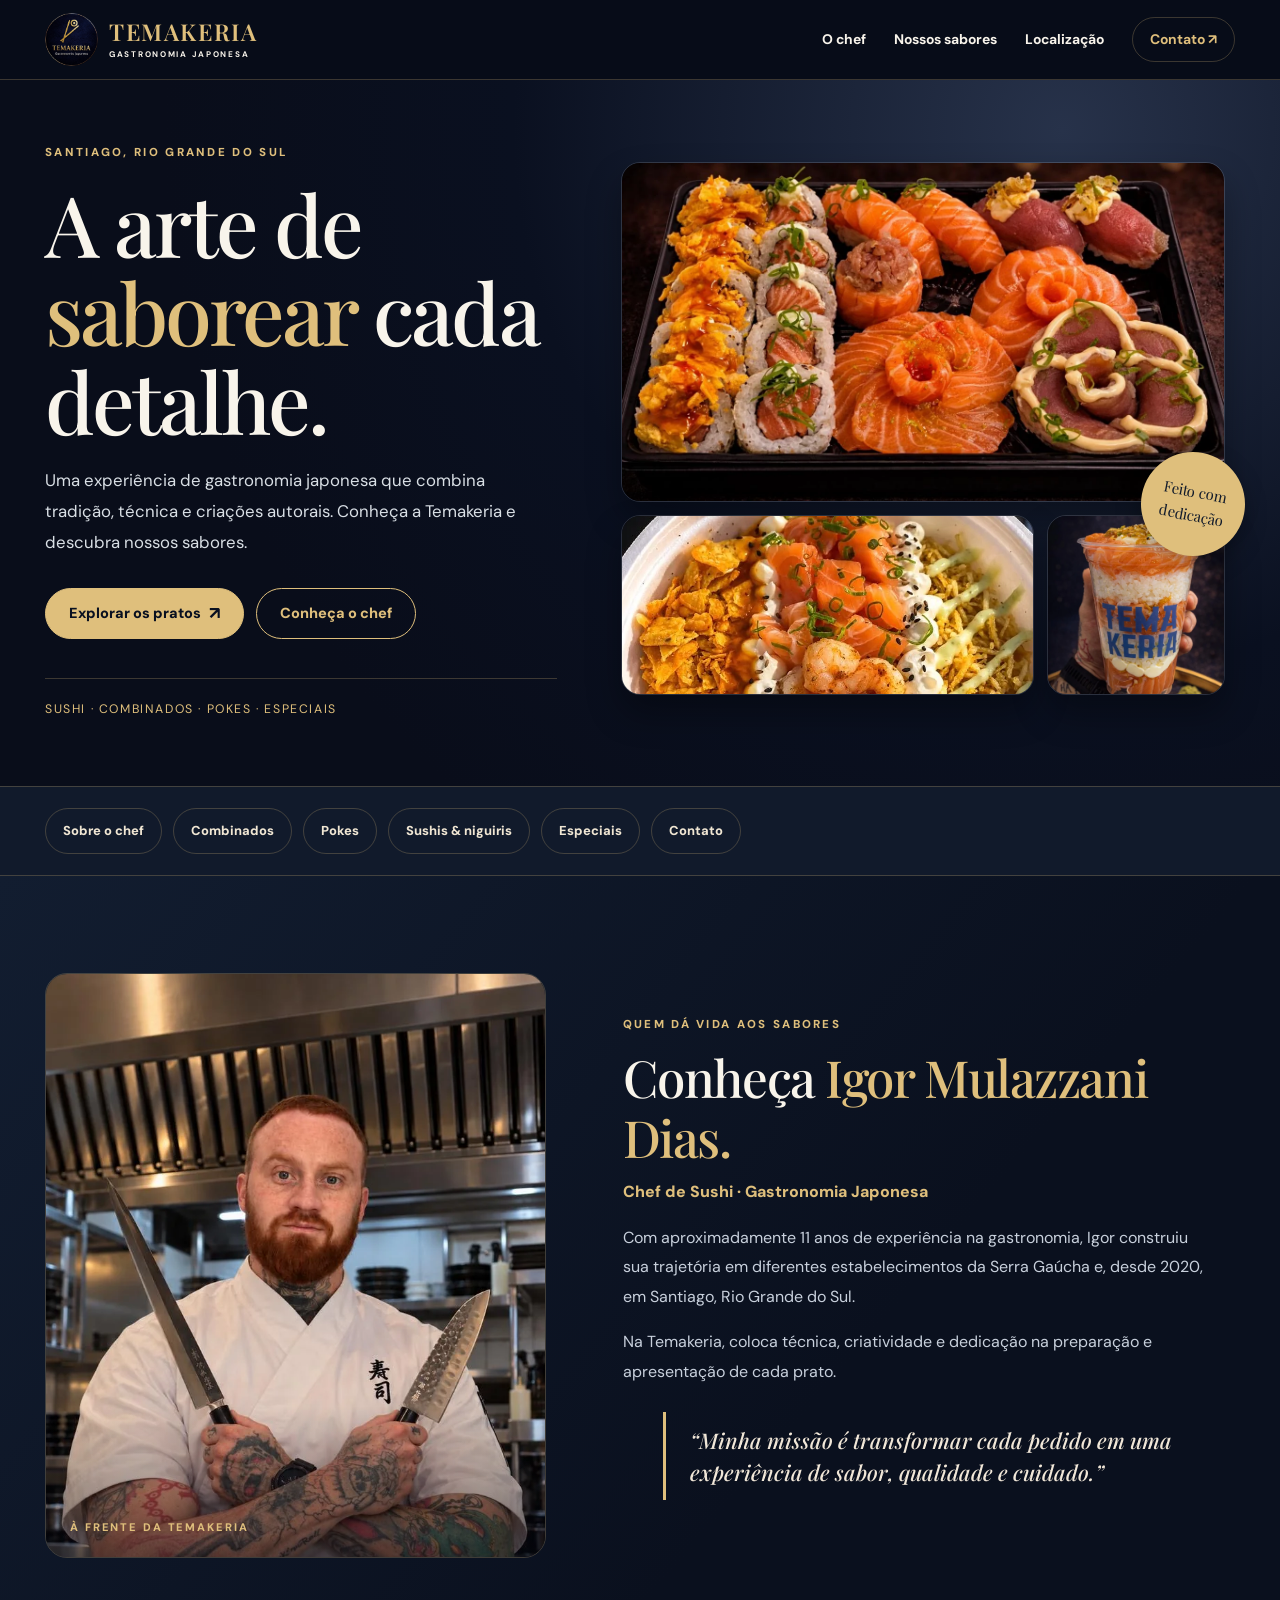
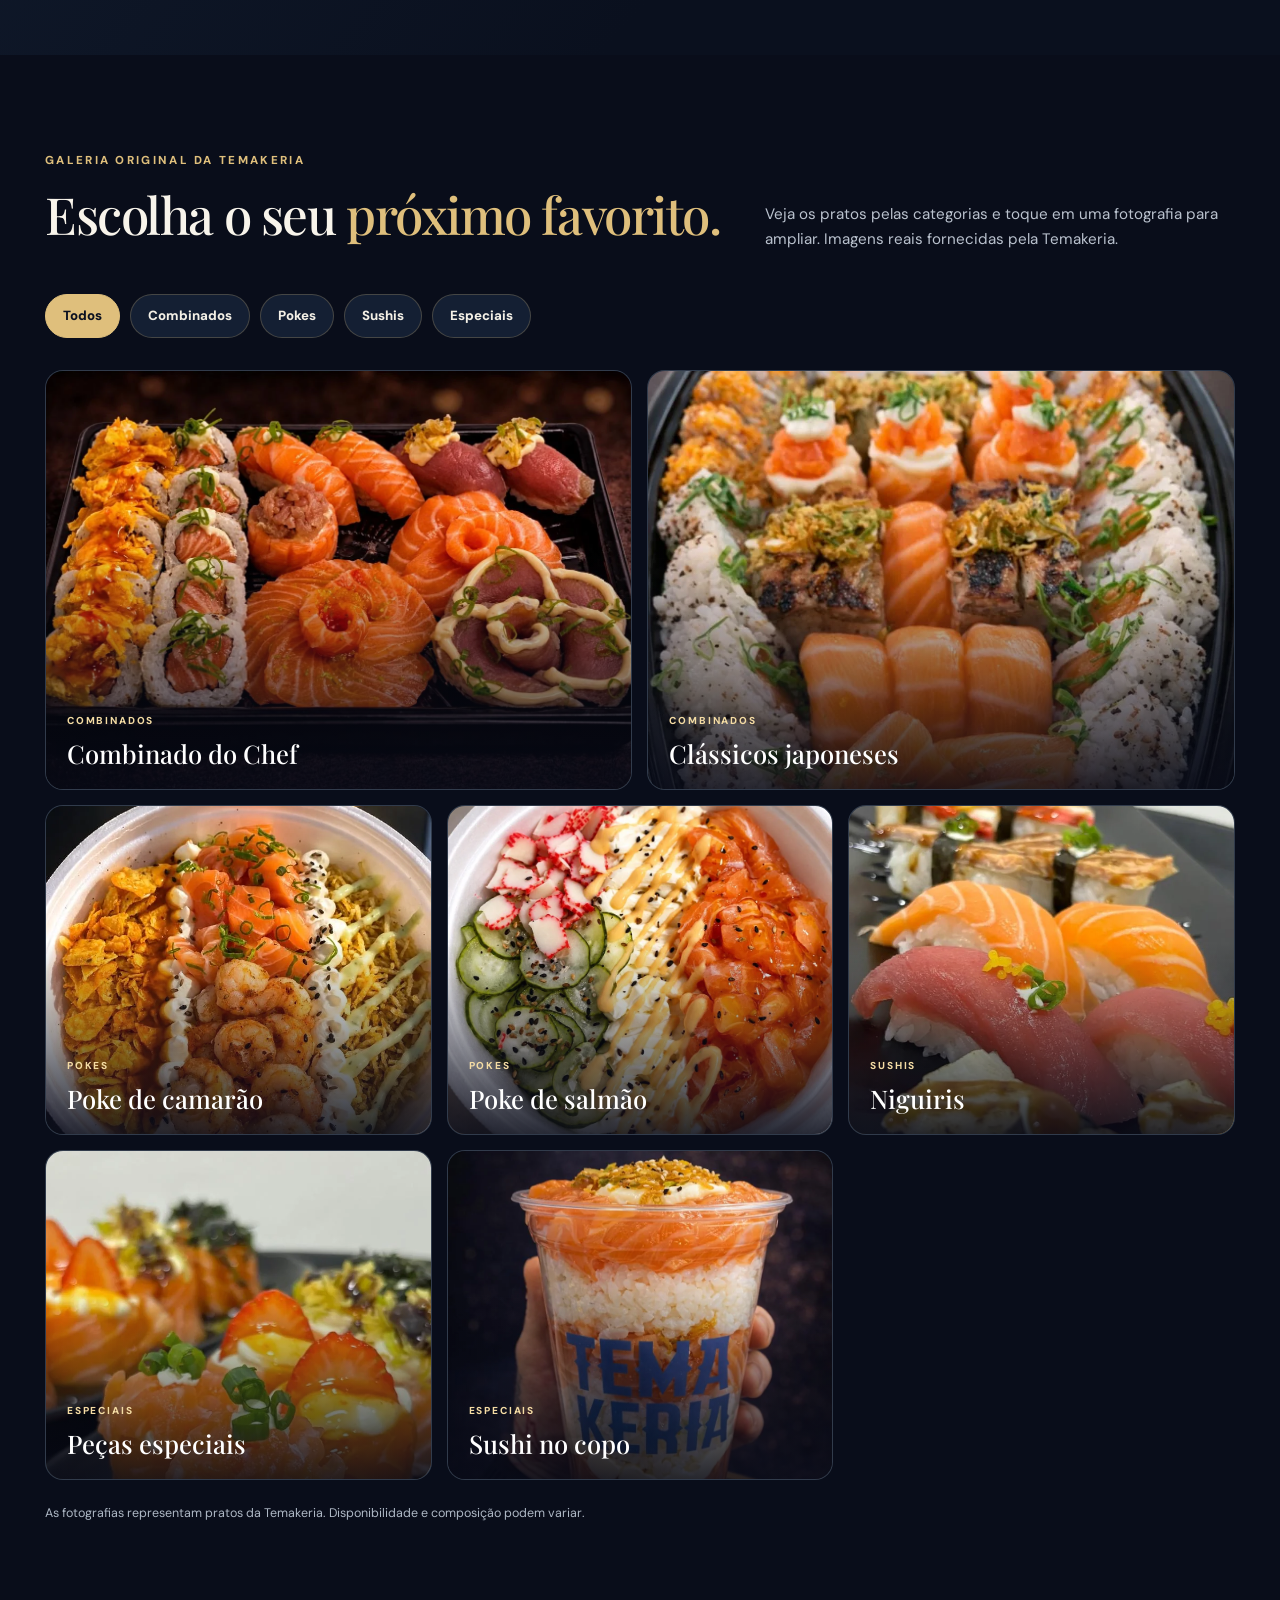
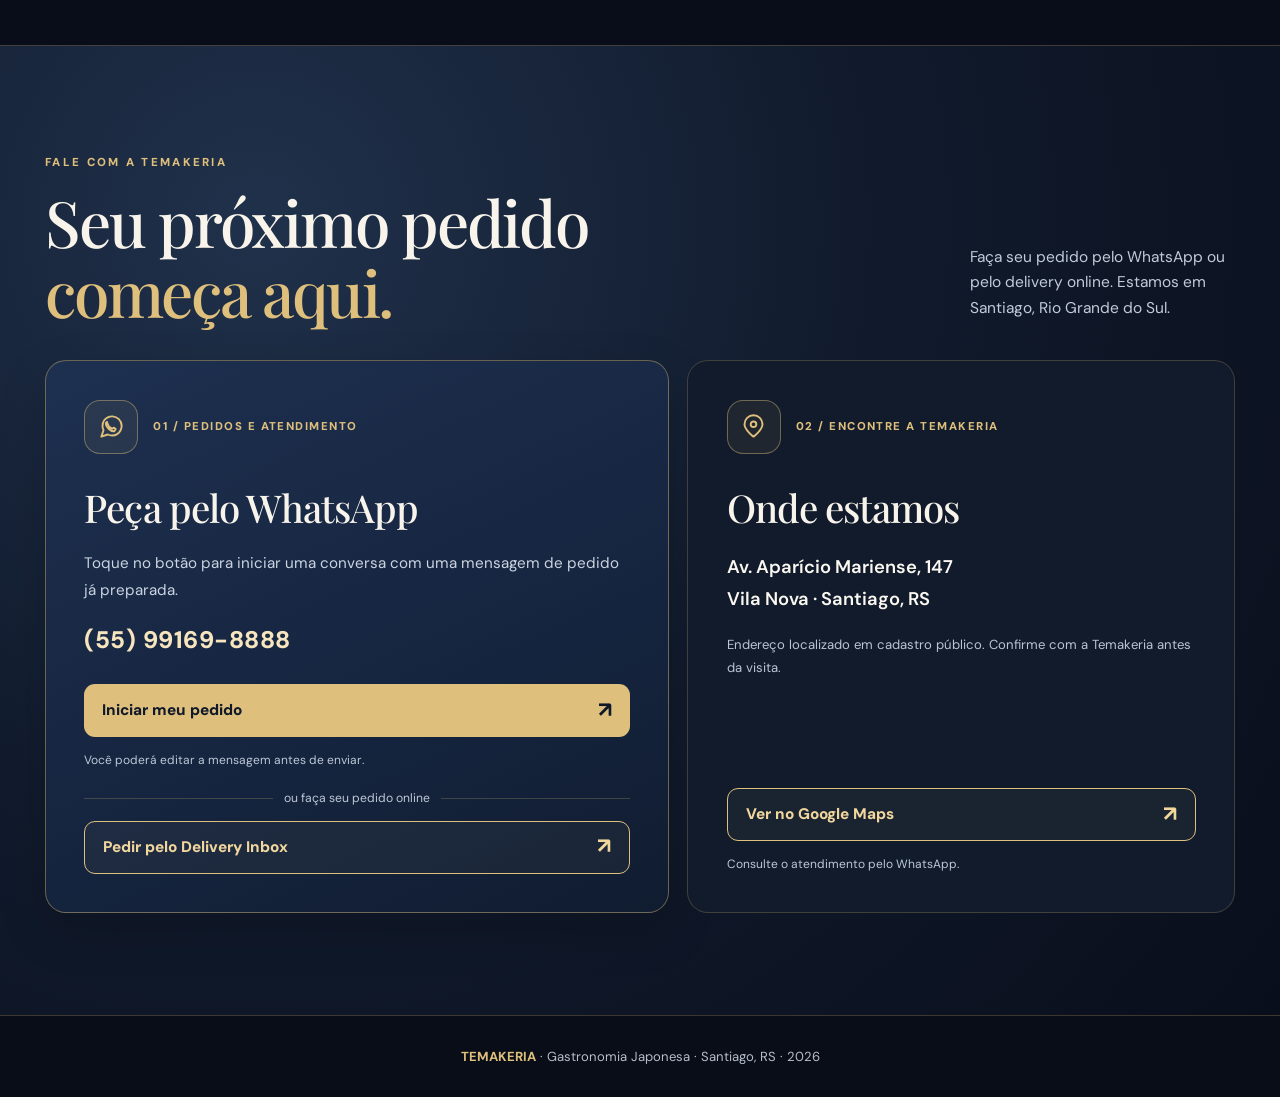
==== commit 3aebecf1: "feat: adicionar botão de pedidos pelo Delivery Inbox na seção de contato" ====
--- a/index.html
+++ b/index.html
@@ -61,6 +61,12 @@
 @media(max-width:900px){.contact-revamp-head{display:block}.contact-revamp-head>p{max-width:580px;margin-top:16px}.contact-revamp-grid{grid-template-columns:1fr 1fr}.contact-action{padding:25px}}
 @media(max-width:700px){.contact.contact-revamp{padding:64px 0 77px}.contact-revamp-head{margin-bottom:24px}.contact-revamp-head h2{font-size:clamp(2.3rem,10.4vw,3.4rem)}.contact-revamp-head>p{font-size:.92rem;margin-top:13px}.contact-revamp-grid{grid-template-columns:1fr;gap:14px}.contact-action{padding:25px 22px;border-radius:18px}.contact-action-top{margin-bottom:20px}.contact-action h3{font-size:1.95rem}.contact-action-button{min-height:54px}.contact-number{font-size:1.35rem}}
 @media(max-width:380px){.contact-action{padding:22px 18px}.contact-index{font-size:.65rem}.contact-action-top{gap:11px}.contact-action-icon{height:48px;width:48px}}
+
+/* Opção complementar de delivery na seção de contato */
+.contact-order-separator{width:100%;display:flex;align-items:center;gap:11px;color:#bdc8d5;font-size:.76rem;line-height:1.5;margin:20px 0 13px}
+.contact-order-separator:before,.contact-order-separator:after{content:"";height:1px;background:#d8ba703b;flex:1;min-width:10px}
+.contact-delivery-button{margin-top:0;flex-shrink:0}
+@media(max-width:700px){.contact-order-separator{margin:19px 0 12px}.contact-delivery-button{min-height:54px}}
 </style>
 </head>
 <body>
@@ -83,7 +89,7 @@
  <div class="shell">
   <div class="contact-revamp-head">
    <div><span class="eyebrow">Fale com a Temakeria</span><h2 id="contact-title">Seu próximo pedido <em>começa aqui.</em></h2></div>
-   <p>Escolha como prefere falar com a gente. Estamos em Santiago, Rio Grande do Sul.</p>
+   <p>Faça seu pedido pelo WhatsApp ou pelo delivery online. Estamos em Santiago, Rio Grande do Sul.</p>
   </div>
   <div class="contact-revamp-grid">
    <article class="contact-action contact-action-primary">
@@ -92,7 +98,7 @@
     <p>Toque no botão para iniciar uma conversa com uma mensagem de pedido já preparada.</p>
     <a class="contact-number" href="tel:+5555991698888" aria-label="Ligar para o número 55 99169 8888">(55) 99169-8888</a>
     <a class="contact-action-button contact-action-button-gold" href="https://wa.me/5555991698888?text=Ol%C3%A1!%20Vim%20pelo%20Instagram%20e%20gostaria%20de%20fazer%20um%20pedido%20na%20Temakeria.%20Poderiam%20me%20informar%20as%20op%C3%A7%C3%B5es%20dispon%C3%ADveis%20e%20como%20fa%C3%A7o%20para%20pedir%3F" target="_blank" rel="noopener noreferrer" aria-label="Iniciar pedido pelo WhatsApp da Temakeria">Iniciar meu pedido <span aria-hidden="true">↗</span></a>
-    <span class="contact-helper">Você poderá editar a mensagem antes de enviar.</span>
+    <span class="contact-helper">Você poderá editar a mensagem antes de enviar.</span><div class="contact-order-separator"><span>ou faça seu pedido online</span></div><a class="contact-action-button contact-action-button-outline contact-delivery-button" href="https://deliveryinbox.com.br/rs/santiago/temakeria" target="_blank" rel="noopener noreferrer" aria-label="Abrir cardápio e fazer pedido pelo Delivery Inbox">Pedir pelo Delivery Inbox <span aria-hidden="true">↗</span></a>
    </article>
    <article class="contact-action contact-action-location">
     <div class="contact-action-top"><span class="contact-action-icon" aria-hidden="true"><svg width="27" height="27" viewBox="0 0 24 24" fill="none" stroke="currentColor" stroke-width="1.7" stroke-linecap="round" stroke-linejoin="round"><path d="M20 10c0 5-8 11-8 11S4 15 4 10a8 8 0 1 1 16 0z"/><circle cx="12" cy="10" r="2.5"/></svg></span><span class="contact-index">02 / ENCONTRE A TEMAKERIA</span></div>
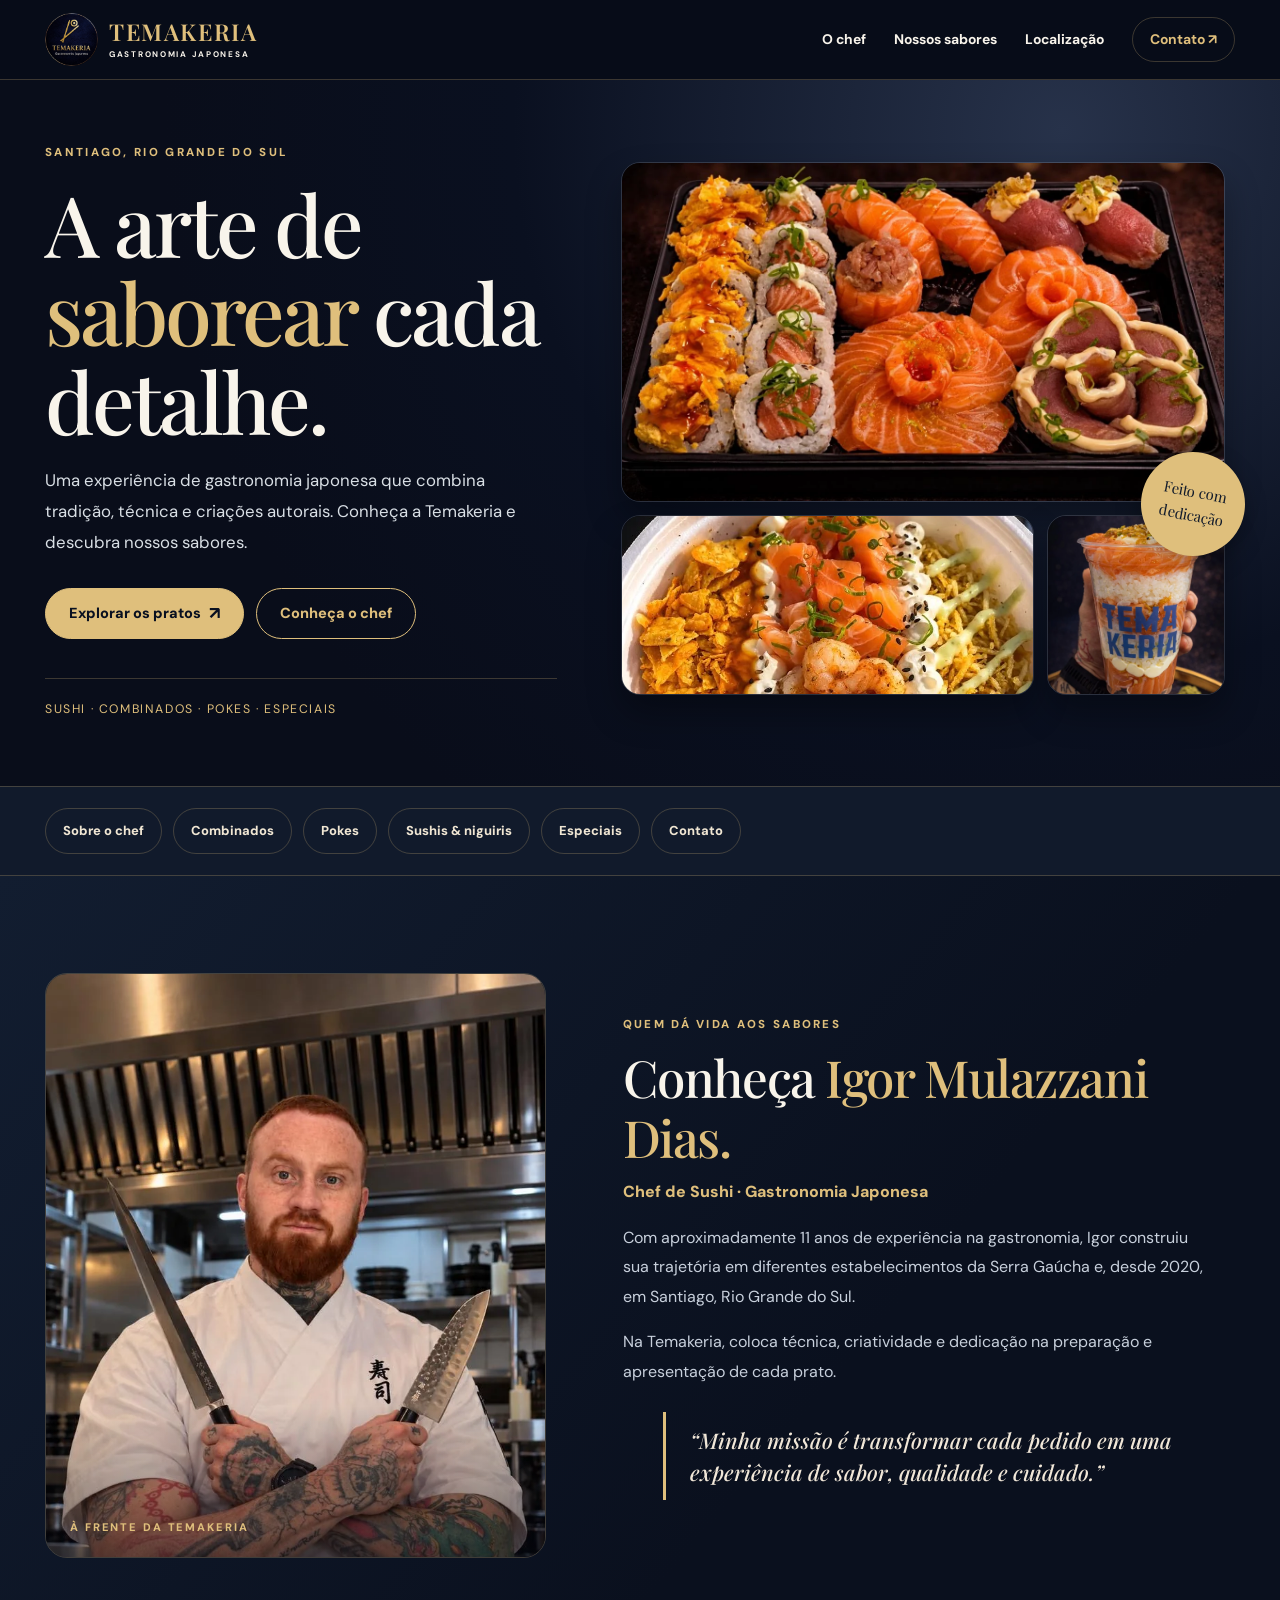
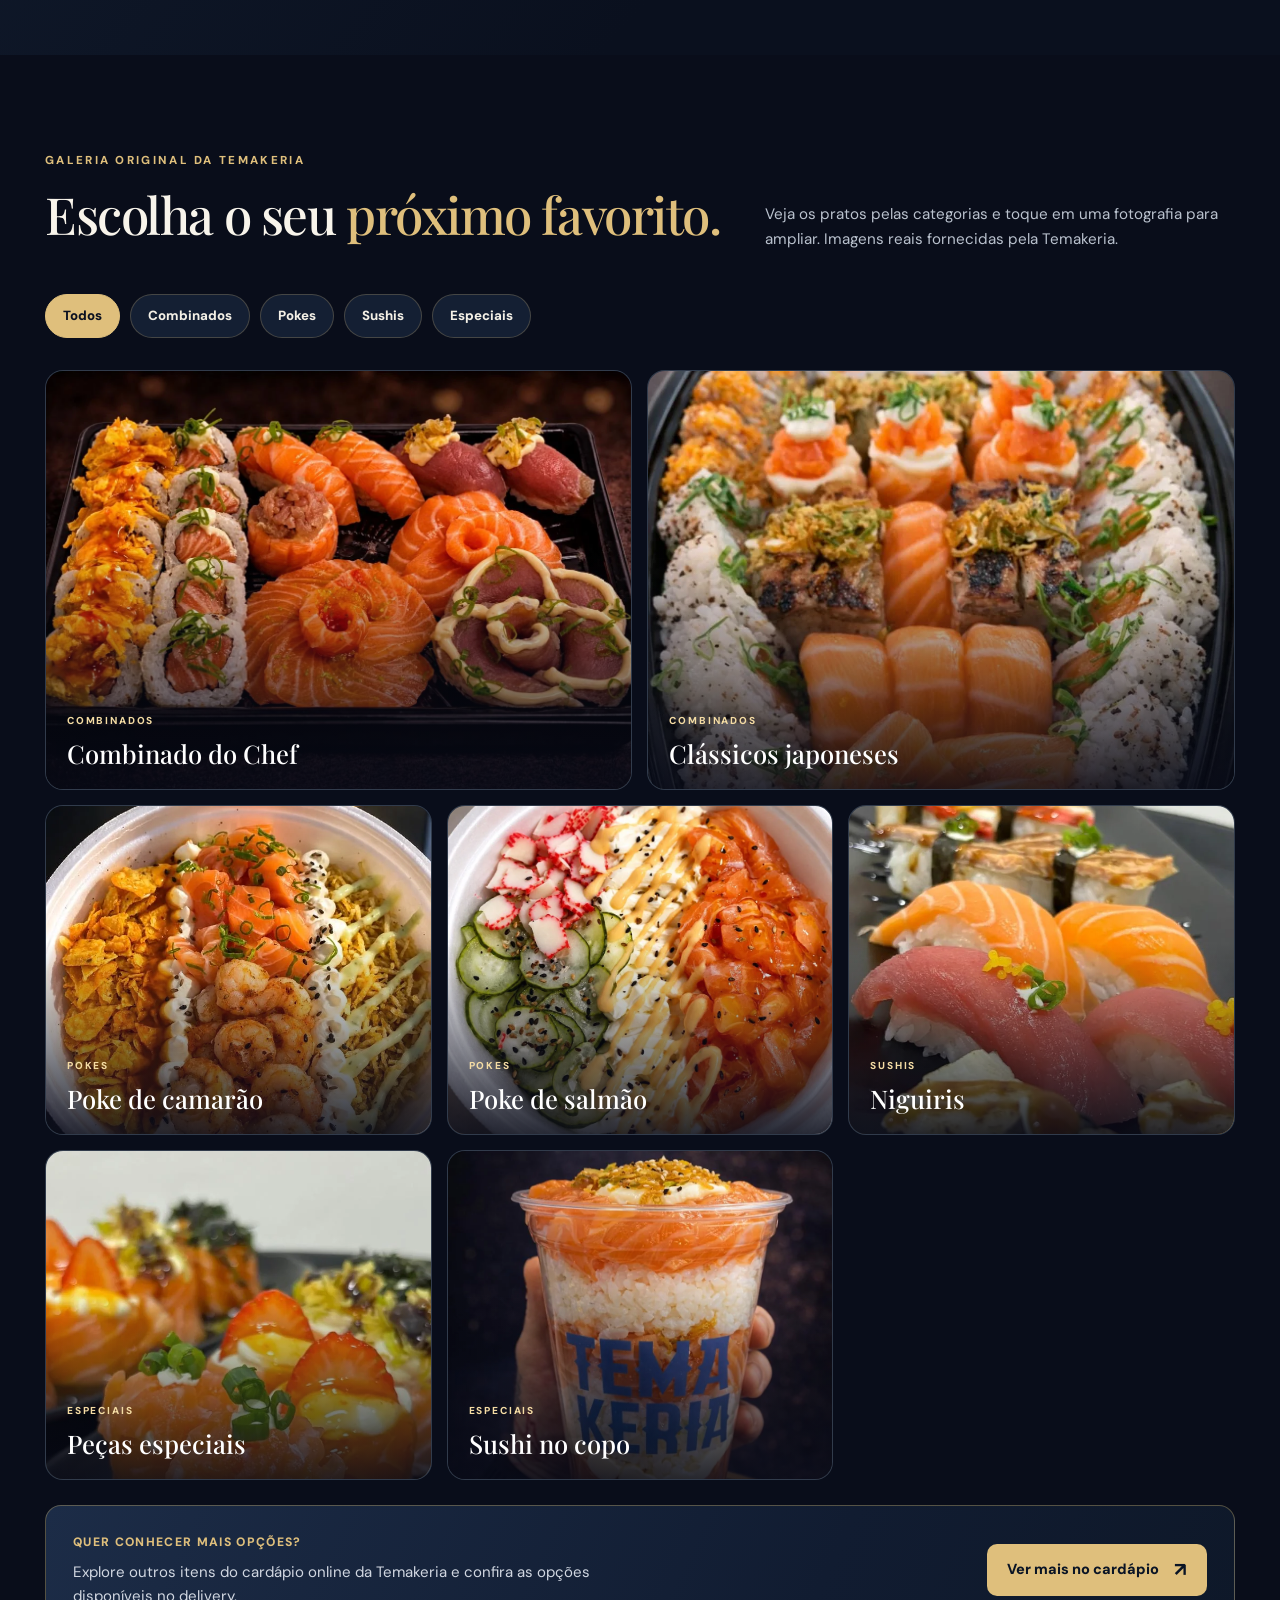
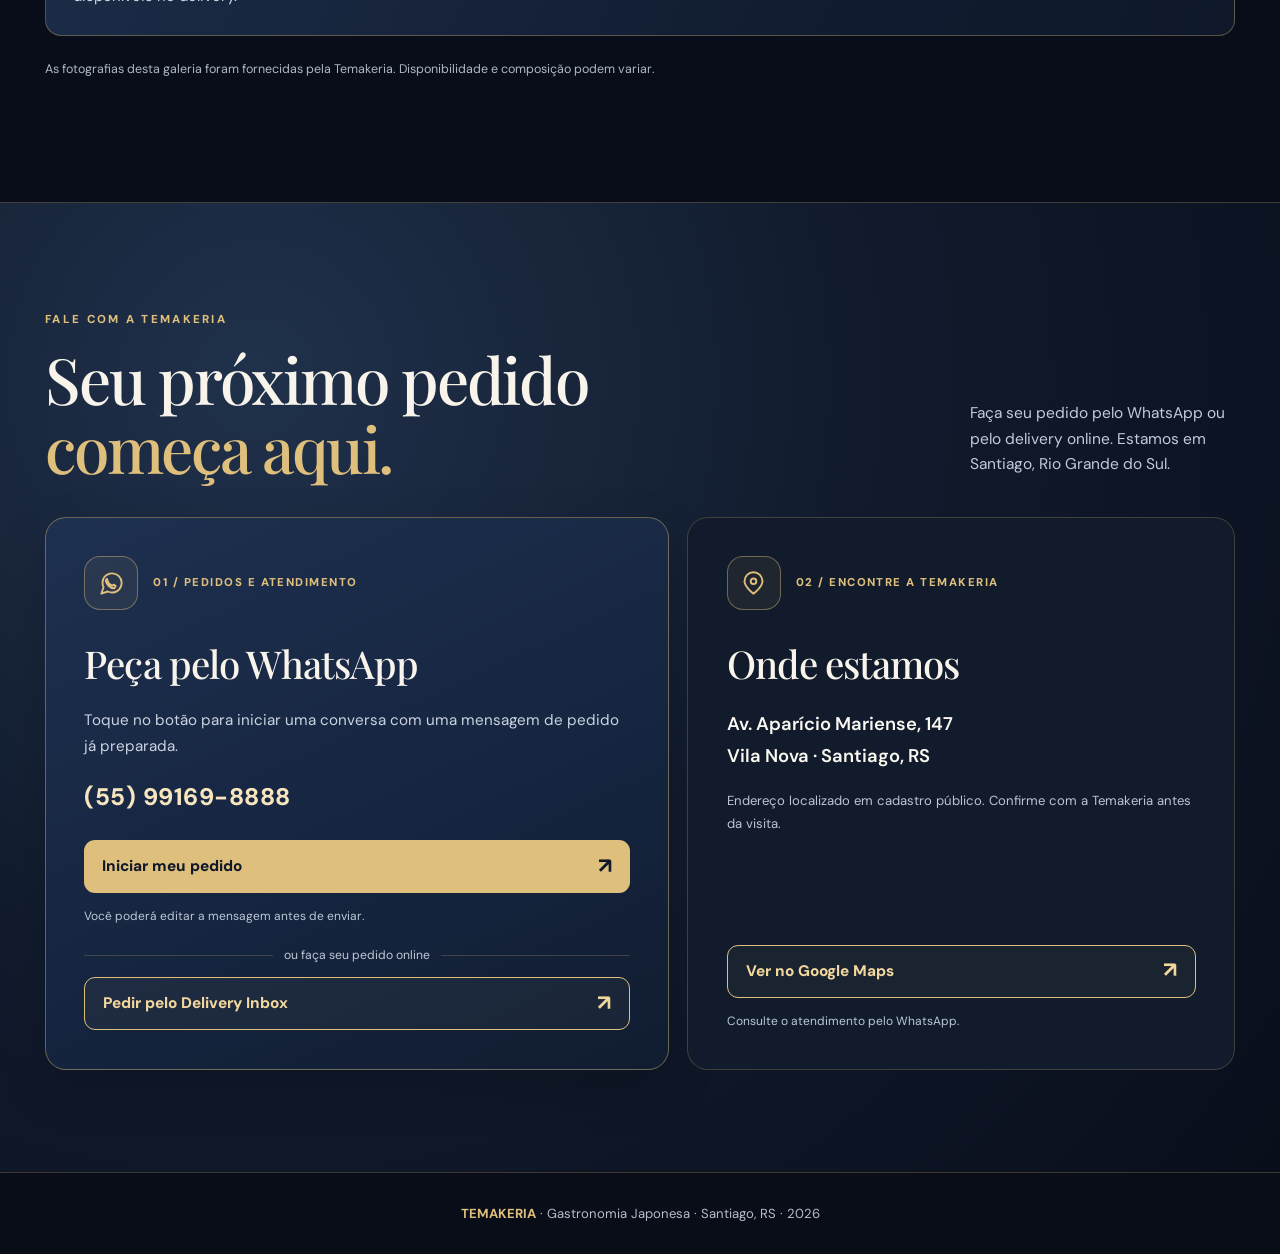
==== commit afb9af46: "feat: conectar galeria de pratos a mais opções no Delivery Inbox" ====
--- a/index.html
+++ b/index.html
@@ -67,6 +67,15 @@
 .contact-order-separator:before,.contact-order-separator:after{content:"";height:1px;background:#d8ba703b;flex:1;min-width:10px}
 .contact-delivery-button{margin-top:0;flex-shrink:0}
 @media(max-width:700px){.contact-order-separator{margin:19px 0 12px}.contact-delivery-button{min-height:54px}}
+
+.gallery-more{margin-top:25px;padding:clamp(18px,3vw,27px);border:1px solid #d8ba7059;border-radius:16px;display:flex;align-items:center;justify-content:space-between;gap:24px;background:linear-gradient(115deg,#1c2c47,#111c31 65%,#0e1829)}
+.gallery-more>div{max-width:590px;min-width:0}
+.gallery-more-kicker{display:block;font-weight:800;font-size:.76rem;letter-spacing:.11em;text-transform:uppercase;color:var(--gold)}
+.gallery-more p{margin:8px 0 0;color:#d1d7e1;line-height:1.6;font-size:.94rem}
+.gallery-more-link{flex:none;display:inline-flex;align-items:center;justify-content:center;gap:15px;min-height:52px;padding:13px 20px;border-radius:10px;background:var(--gold);color:#0a1425;font-weight:800;font-size:.91rem;line-height:1.3;text-align:center}
+.gallery-more-link span{font-size:1.2rem}
+.gallery-more-link:hover{filter:brightness(1.09)}
+@media(max-width:700px){.gallery-more{flex-direction:column;align-items:stretch;gap:18px}.gallery-more-link{width:100%;justify-content:space-between}.gallery-more p{font-size:.9rem}}
 </style>
 </head>
 <body>
@@ -84,7 +93,10 @@
 <button class="gallery-card" type="button" data-category="sushis" data-title="Niguiris" data-src="assets/niguiris.webp" aria-label="Ampliar foto dos niguiris"><img class="sushi" src="assets/niguiris.webp" alt="Niguiris em prato preto" loading="lazy"><span class="gallery-caption"><span class="overline">Sushis</span><strong>Niguiris</strong></span></button>
 <button class="gallery-card" type="button" data-category="especiais" data-title="Peças Especiais" data-src="assets/especiais.webp" aria-label="Ampliar foto das peças especiais"><img class="portrait" src="assets/especiais.webp" alt="Peças especiais de salmão com cobertura" loading="lazy"><span class="gallery-caption"><span class="overline">Especiais</span><strong>Peças especiais</strong></span></button>
 <button class="gallery-card" type="button" data-category="especiais" data-title="Sushi no Copo" data-src="assets/sushi-copo.webp" aria-label="Ampliar foto do sushi no copo"><img class="portrait" src="assets/sushi-copo.webp" alt="Sushi no copo com salmão e arroz" loading="lazy"><span class="gallery-caption"><span class="overline">Especiais</span><strong>Sushi no copo</strong></span></button>
-</div><p class="gallery-note">As fotografias representam pratos da Temakeria. Disponibilidade e composição podem variar.</p></div></section>
+</div><div class="gallery-more">
+  <div><span class="gallery-more-kicker">Quer conhecer mais opções?</span><p>Explore outros itens do cardápio online da Temakeria e confira as opções disponíveis no delivery.</p></div>
+  <a href="https://deliveryinbox.com.br/rs/santiago/temakeria" class="gallery-more-link" target="_blank" rel="noopener noreferrer">Ver mais no cardápio <span aria-hidden="true">↗</span></a>
+</div><p class="gallery-note">As fotografias desta galeria foram fornecidas pela Temakeria. Disponibilidade e composição podem variar.</p></div></section>
 <section class="contact contact-revamp" id="contato" aria-labelledby="contact-title">
  <div class="shell">
   <div class="contact-revamp-head">
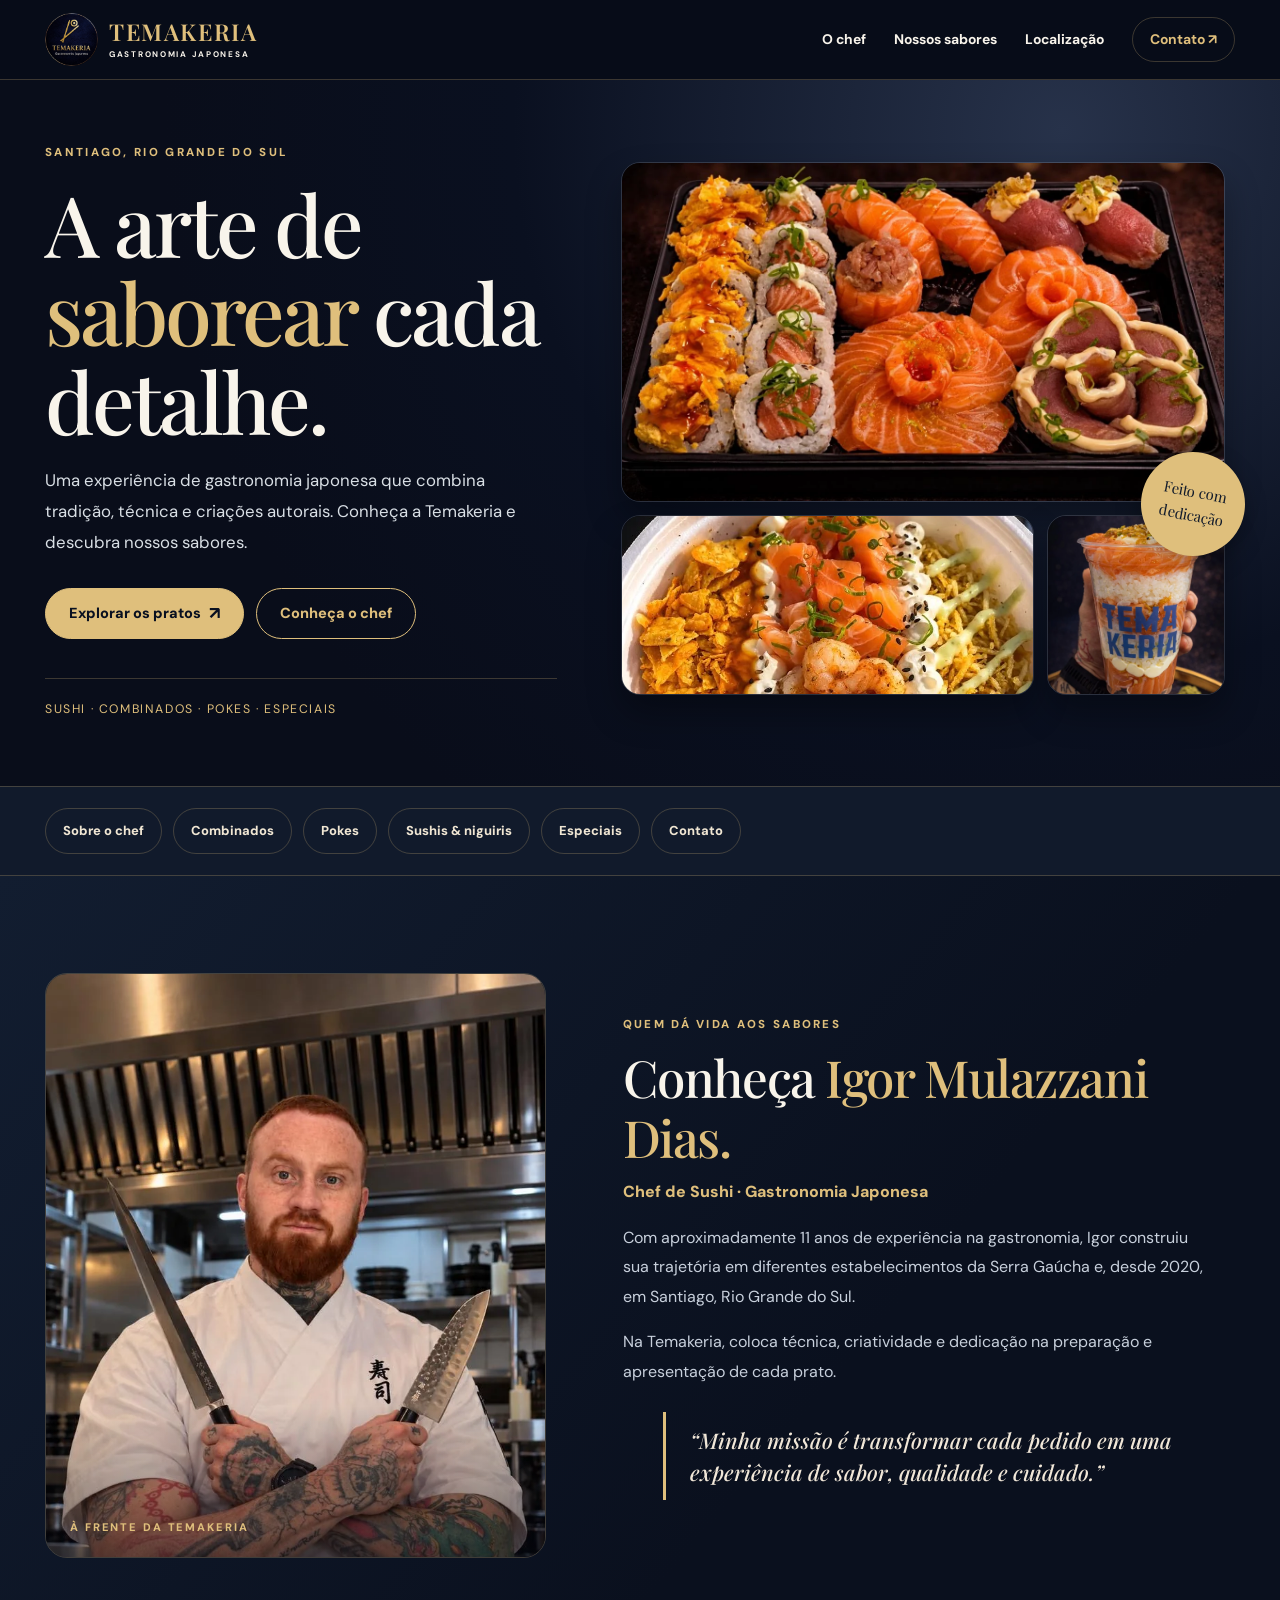
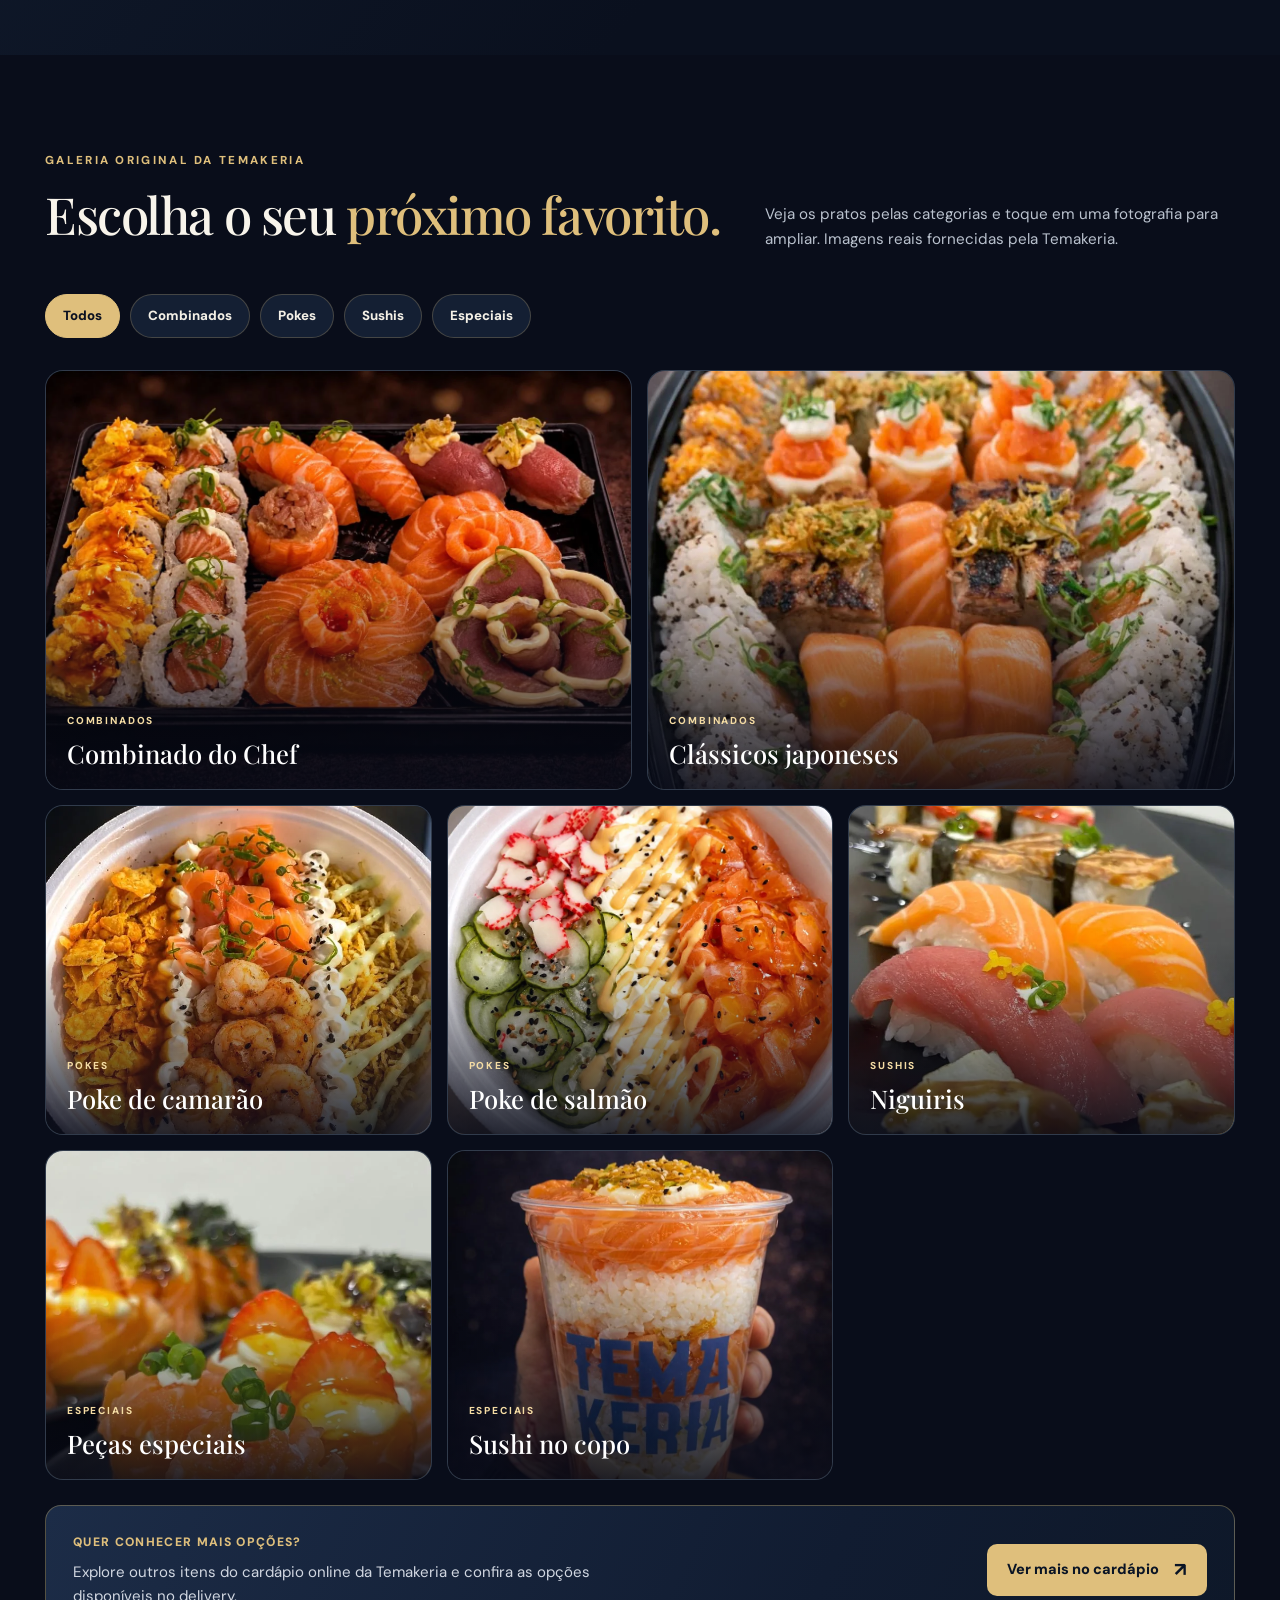
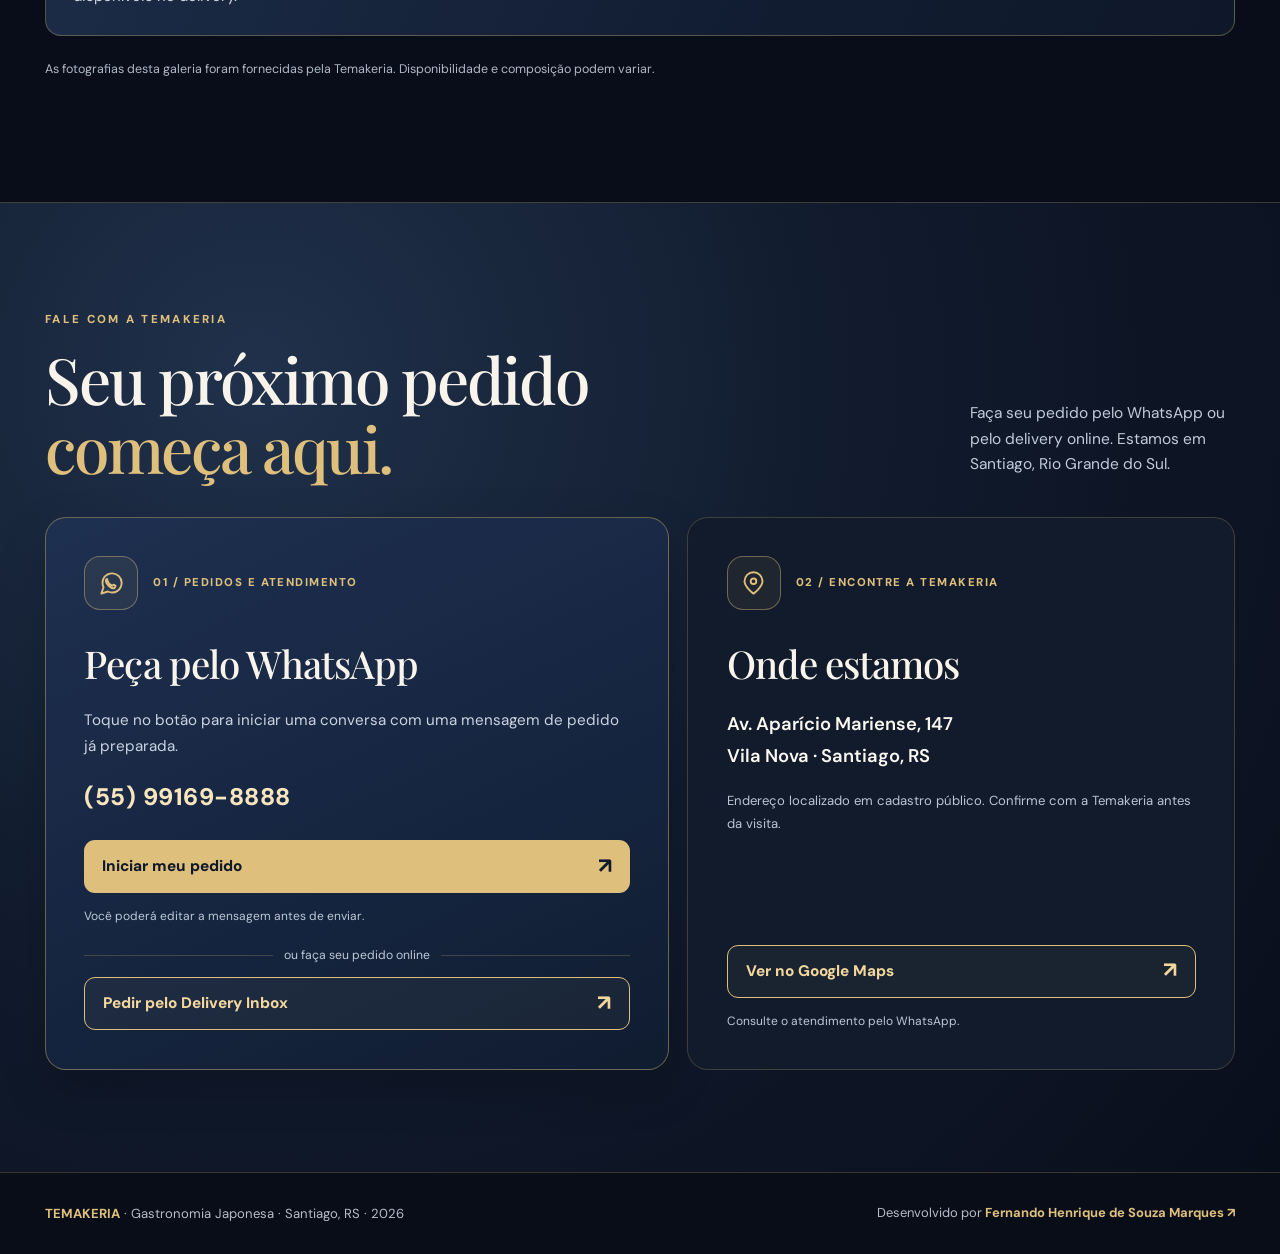
==== commit 0b9db924: "feat: incluir créditos do desenvolvedor no rodapé com link para GitHub" ====
--- a/index.html
+++ b/index.html
@@ -76,6 +76,11 @@
 .gallery-more-link span{font-size:1.2rem}
 .gallery-more-link:hover{filter:brightness(1.09)}
 @media(max-width:700px){.gallery-more{flex-direction:column;align-items:stretch;gap:18px}.gallery-more-link{width:100%;justify-content:space-between}.gallery-more p{font-size:.9rem}}
+.footer-content{display:flex;justify-content:space-between;align-items:center;flex-wrap:wrap;gap:12px 24px;text-align:left}
+.footer-credit{color:#b6bdc9;font-size:.81rem}
+.footer-credit a{color:var(--gold);font-weight:700;text-underline-offset:4px;transition:color .2s}
+.footer-credit a:hover,.footer-credit a:focus-visible{color:#f3dba4;text-decoration:underline}
+@media(max-width:700px){.footer-content{flex-direction:column;gap:10px;text-align:center}.footer-credit{font-size:.76rem;line-height:1.7}}
 </style>
 </head>
 <body>
@@ -123,7 +128,7 @@
   </div>
  </div>
 </section>
-</main><footer class="site-footer"><div class="shell"><strong>TEMAKERIA</strong> · Gastronomia Japonesa · Santiago, RS · <span id="year"></span></div></footer>
+</main><footer class="site-footer"><div class="shell footer-content"><div class="footer-brand"><strong>TEMAKERIA</strong> · Gastronomia Japonesa · Santiago, RS · <span id="year"></span></div><div class="footer-credit">Desenvolvido por <a href="https://github.com/fernandohsmarques04" target="_blank" rel="noopener noreferrer" aria-label="Perfil GitHub do desenvolvedor Fernando Henrique de Souza Marques">Fernando Henrique de Souza Marques <span aria-hidden="true">↗</span></a></div></div></footer>
 <nav class="mobile-bar" aria-label="Atalhos rápidos"><a href="#inicio">Início</a><a href="#chef">O Chef</a><a href="#sabores">Pratos</a><a href="#contato">Contato</a></nav>
 <dialog id="lightbox" aria-label="Fotografia ampliada"><div class="lightbox-top"><strong id="lightbox-title">Fotografia do prato</strong><button type="button" id="lightbox-close" aria-label="Fechar imagem">✕</button></div><img class="lightbox-image" id="lightbox-image" alt="" src="assets/combinado-chef.webp"><div class="lightbox-caption">Fotografia original fornecida pela Temakeria.</div></dialog>
 <script>
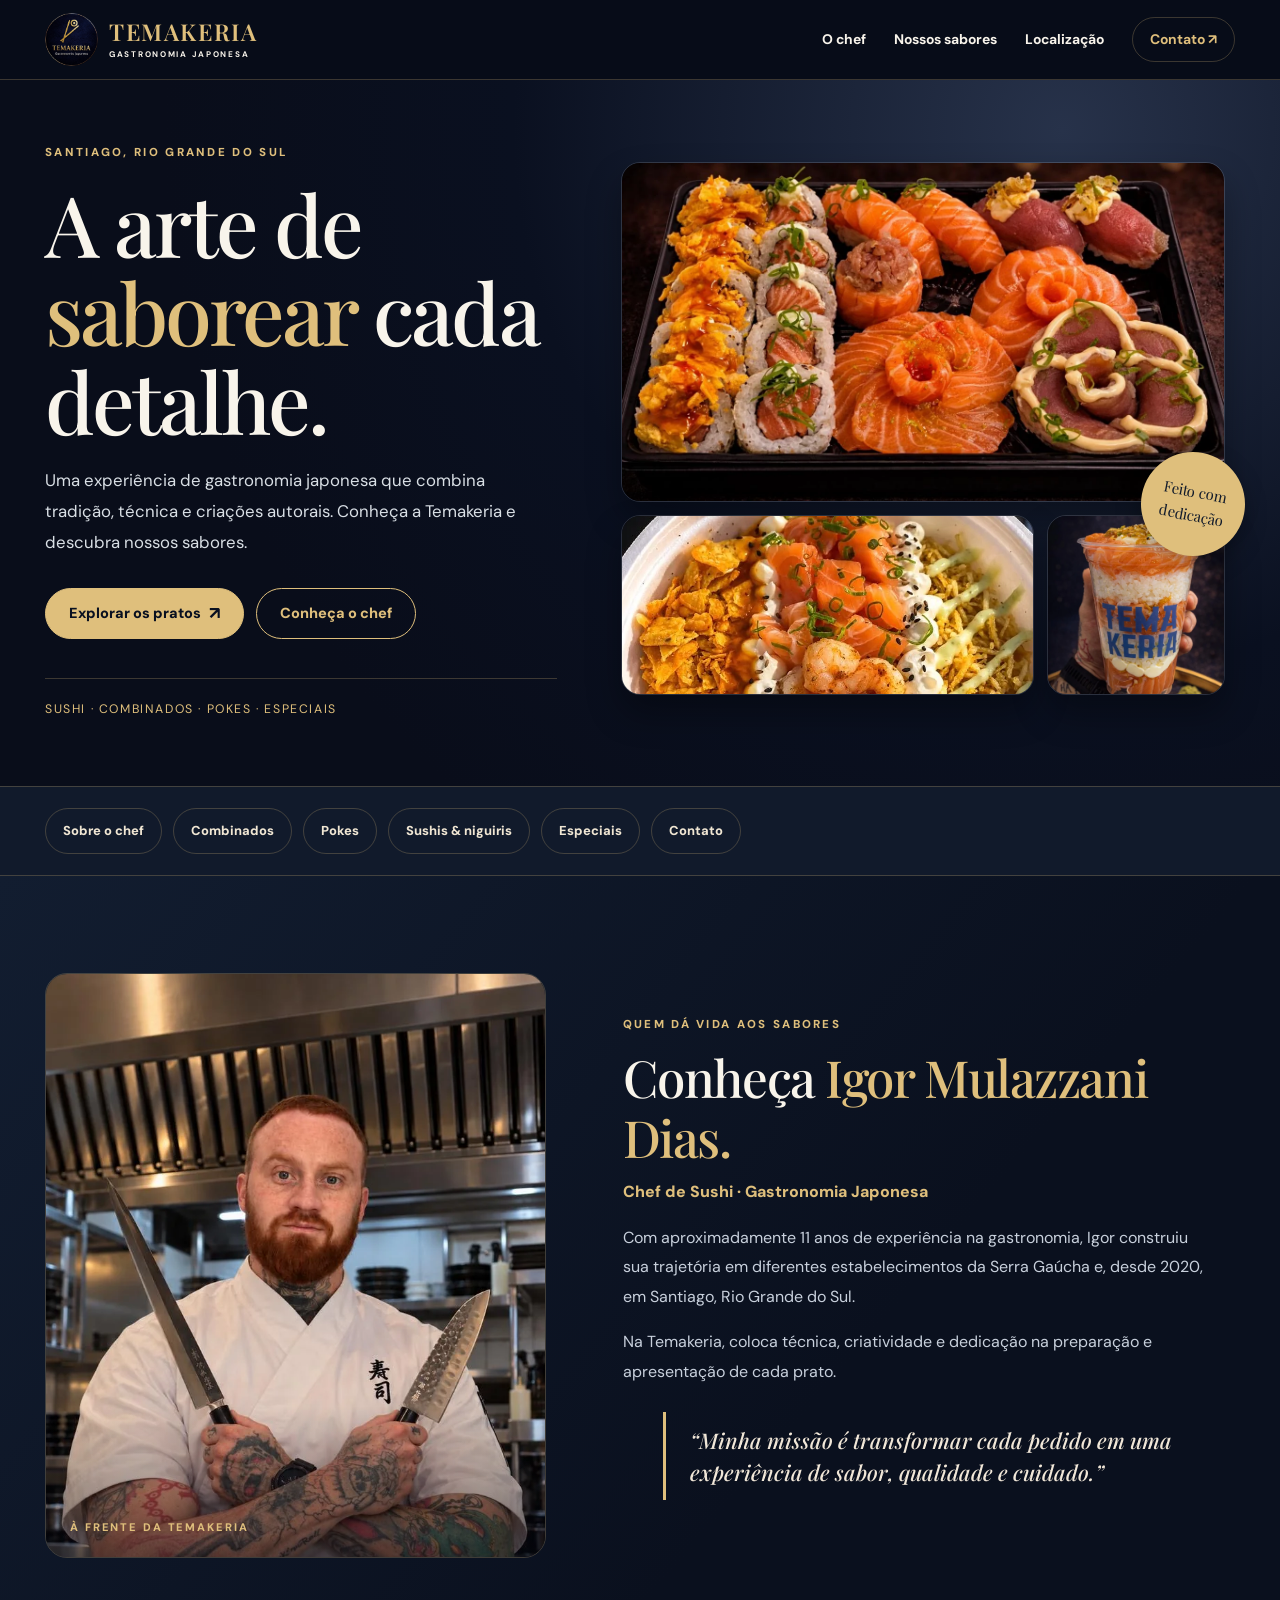
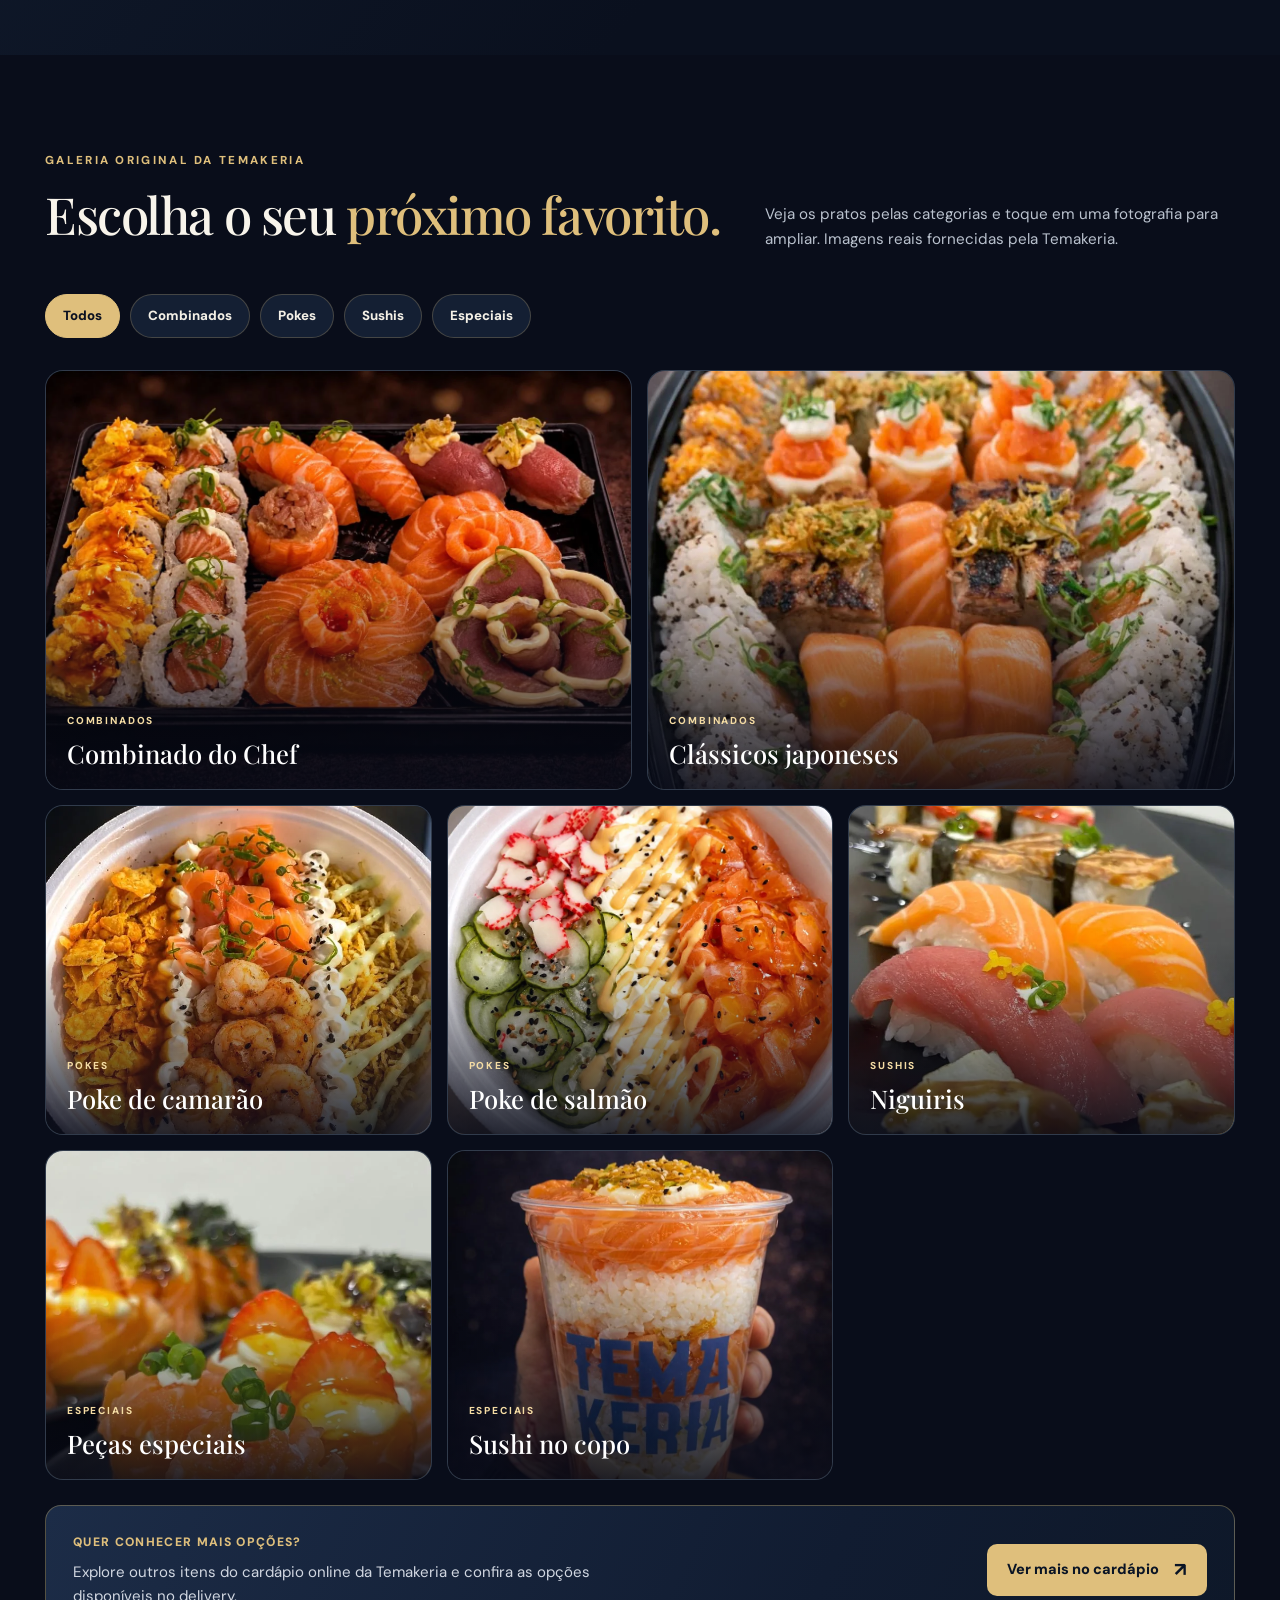
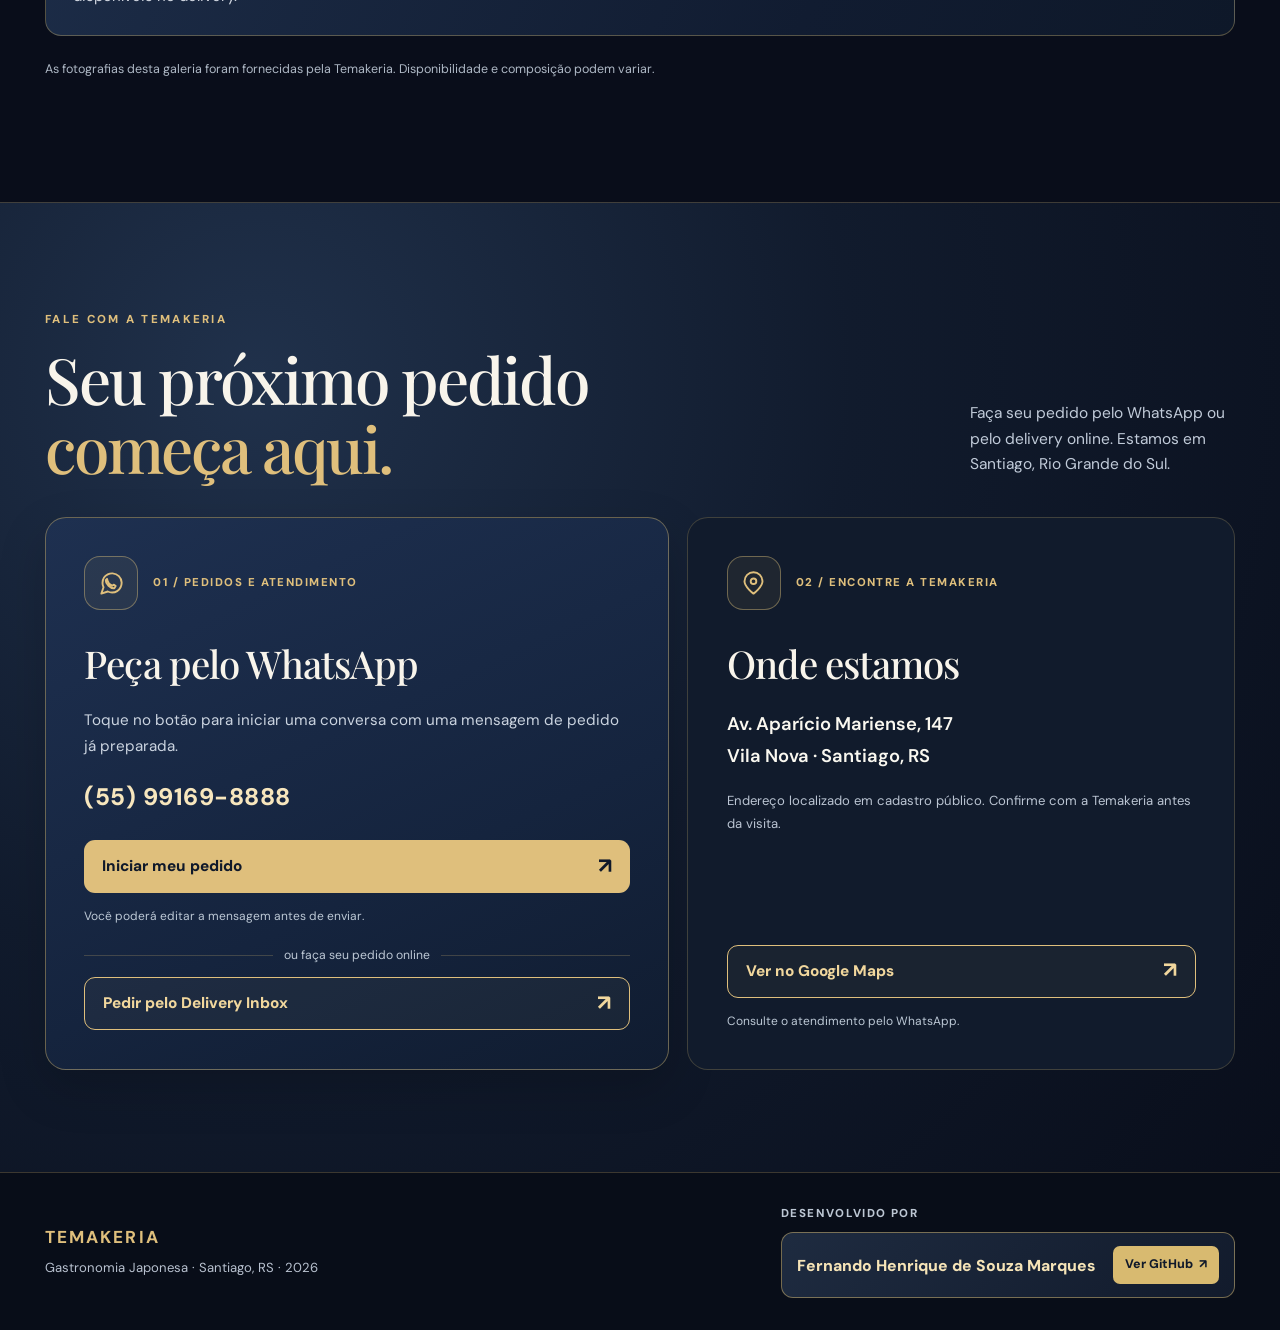
==== commit 74d9fd0a: "style: destacar créditos e botão GitHub no rodapé da Temakeria" ====
--- a/index.html
+++ b/index.html
@@ -76,11 +76,19 @@
 .gallery-more-link span{font-size:1.2rem}
 .gallery-more-link:hover{filter:brightness(1.09)}
 @media(max-width:700px){.gallery-more{flex-direction:column;align-items:stretch;gap:18px}.gallery-more-link{width:100%;justify-content:space-between}.gallery-more p{font-size:.9rem}}
-.footer-content{display:flex;justify-content:space-between;align-items:center;flex-wrap:wrap;gap:12px 24px;text-align:left}
-.footer-credit{color:#b6bdc9;font-size:.81rem}
-.footer-credit a{color:var(--gold);font-weight:700;text-underline-offset:4px;transition:color .2s}
-.footer-credit a:hover,.footer-credit a:focus-visible{color:#f3dba4;text-decoration:underline}
-@media(max-width:700px){.footer-content{flex-direction:column;gap:10px;text-align:center}.footer-credit{font-size:.76rem;line-height:1.7}}
+.site-footer{padding:32px 0}
+.footer-content{display:flex;justify-content:space-between;align-items:center;flex-wrap:wrap;gap:24px 34px;text-align:left}
+.footer-brand{display:flex;flex-direction:column;gap:7px;line-height:1.5}
+.footer-brand strong{font-size:1.08rem;letter-spacing:.12em;color:var(--gold)}
+.footer-brand>span{font-size:.82rem;color:#b8c1cf}
+.footer-credit{display:flex;flex-direction:column;gap:9px;min-width:0}
+.footer-credit-label{font-size:.72rem;letter-spacing:.12em;font-weight:800;color:#bdc7d4;text-transform:uppercase}
+.footer-credit-link{display:flex;align-items:center;gap:18px;justify-content:space-between;border:1px solid #d8ba7080;background:linear-gradient(130deg,#1e2b40,#121b2c);border-radius:12px;padding:13px 15px;text-decoration:none;transition:background .2s,border-color .2s,transform .2s}
+.footer-credit-link:hover,.footer-credit-link:focus-visible{border-color:#f2d89e;background:#24354e;transform:translateY(-1px)}
+.footer-credit-name{font-size:.99rem;color:#f6e4b7;font-weight:800;line-height:1.35}
+.footer-credit-cta{display:inline-flex;align-items:center;gap:6px;flex:none;background:#d8ba70;color:#10192a;border-radius:7px;padding:9px 12px;font-size:.78rem;font-weight:800;white-space:nowrap}
+@media(max-width:700px){.site-footer{padding:27px 0}.footer-content{flex-direction:column;gap:22px;text-align:center}.footer-brand{align-items:center}.footer-credit{width:100%;max-width:470px}.footer-credit-link{flex-direction:column;gap:11px;align-items:center;padding:17px 14px}.footer-credit-name{font-size:1.04rem}.footer-credit-cta{justify-content:center;width:100%;min-height:43px}}
+@media(max-width:380px){.footer-credit-name{font-size:.97rem}}
 </style>
 </head>
 <body>
@@ -128,7 +136,7 @@
   </div>
  </div>
 </section>
-</main><footer class="site-footer"><div class="shell footer-content"><div class="footer-brand"><strong>TEMAKERIA</strong> · Gastronomia Japonesa · Santiago, RS · <span id="year"></span></div><div class="footer-credit">Desenvolvido por <a href="https://github.com/fernandohsmarques04" target="_blank" rel="noopener noreferrer" aria-label="Perfil GitHub do desenvolvedor Fernando Henrique de Souza Marques">Fernando Henrique de Souza Marques <span aria-hidden="true">↗</span></a></div></div></footer>
+</main><footer class="site-footer"><div class="shell footer-content"><div class="footer-brand"><strong>TEMAKERIA</strong><span>Gastronomia Japonesa · Santiago, RS · <span id="year"></span></span></div><div class="footer-credit"><span class="footer-credit-label">Desenvolvido por</span><a class="footer-credit-link" href="https://github.com/fernandohsmarques04" target="_blank" rel="noopener noreferrer" aria-label="Visitar perfil do desenvolvedor Fernando Henrique de Souza Marques no GitHub"><span class="footer-credit-name">Fernando Henrique de Souza Marques</span><span class="footer-credit-cta">Ver GitHub <span aria-hidden="true">↗</span></span></a></div></div></footer>
 <nav class="mobile-bar" aria-label="Atalhos rápidos"><a href="#inicio">Início</a><a href="#chef">O Chef</a><a href="#sabores">Pratos</a><a href="#contato">Contato</a></nav>
 <dialog id="lightbox" aria-label="Fotografia ampliada"><div class="lightbox-top"><strong id="lightbox-title">Fotografia do prato</strong><button type="button" id="lightbox-close" aria-label="Fechar imagem">✕</button></div><img class="lightbox-image" id="lightbox-image" alt="" src="assets/combinado-chef.webp"><div class="lightbox-caption">Fotografia original fornecida pela Temakeria.</div></dialog>
 <script>
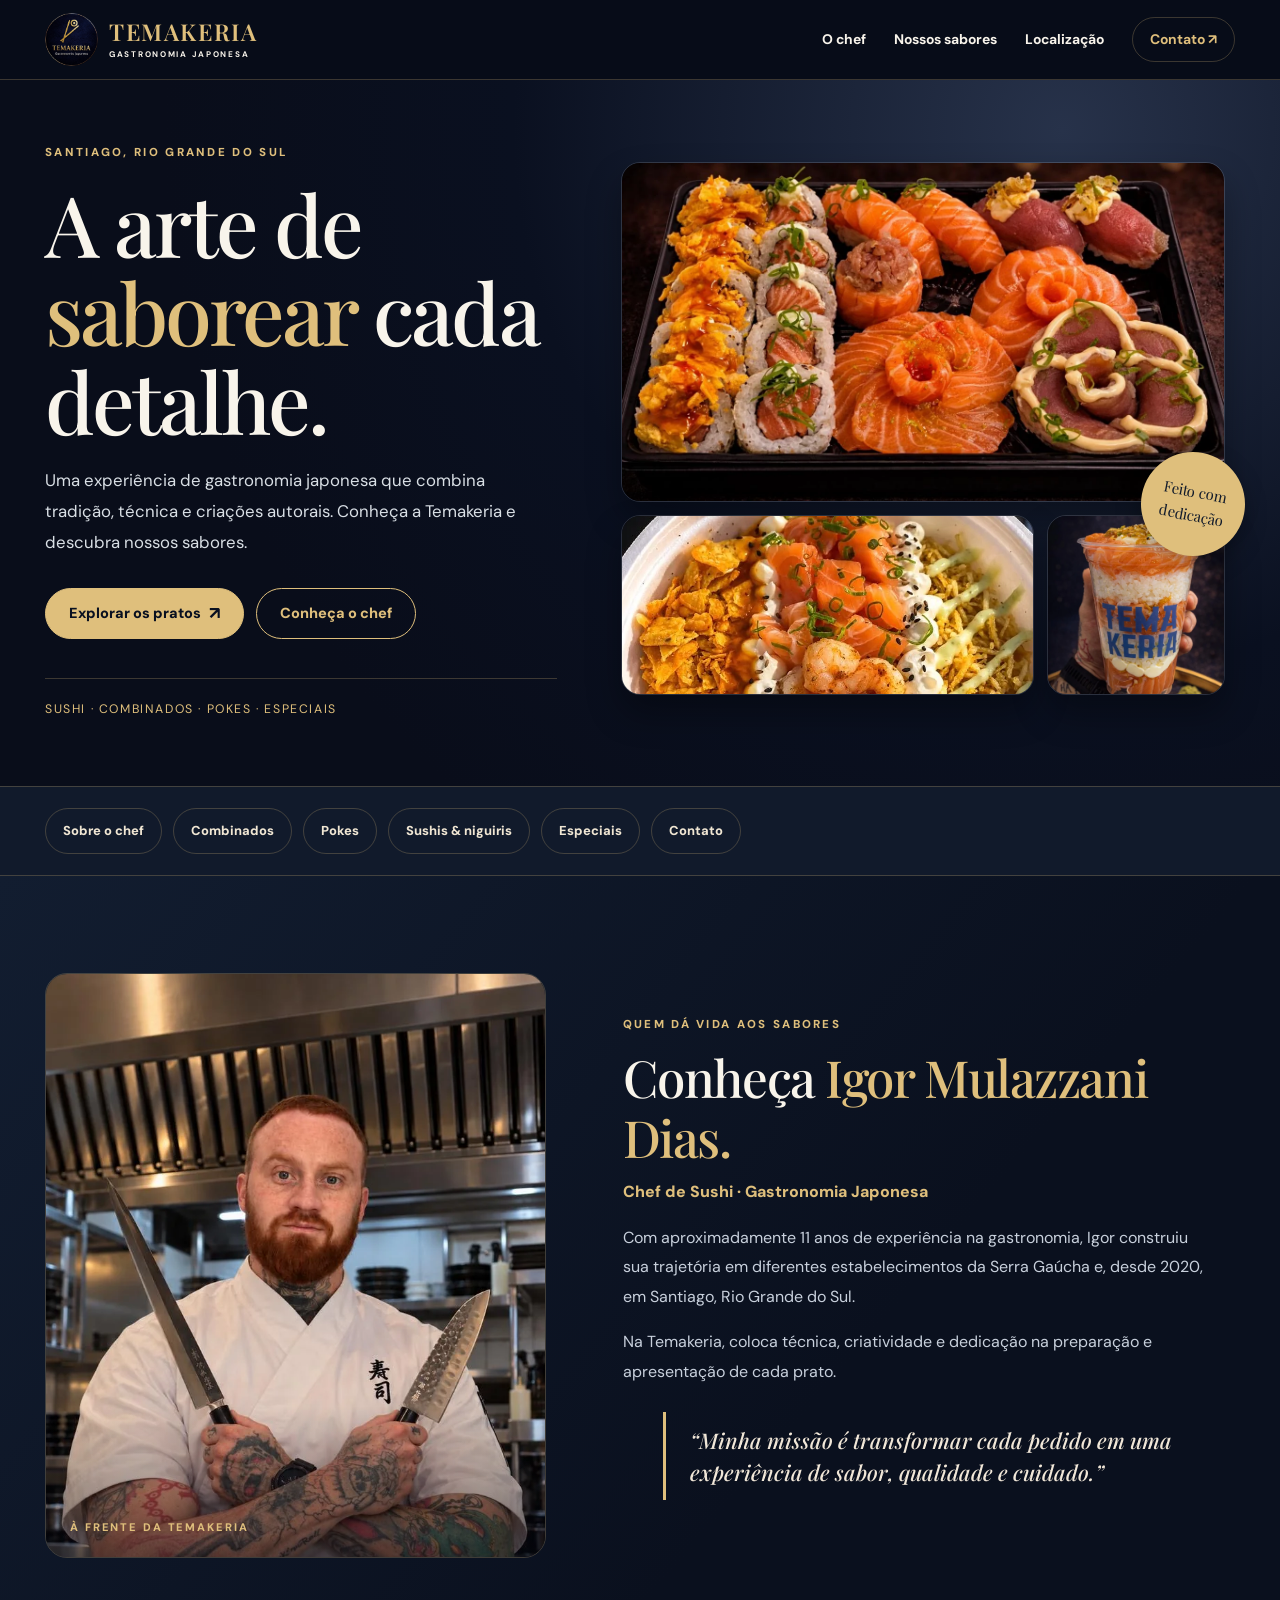
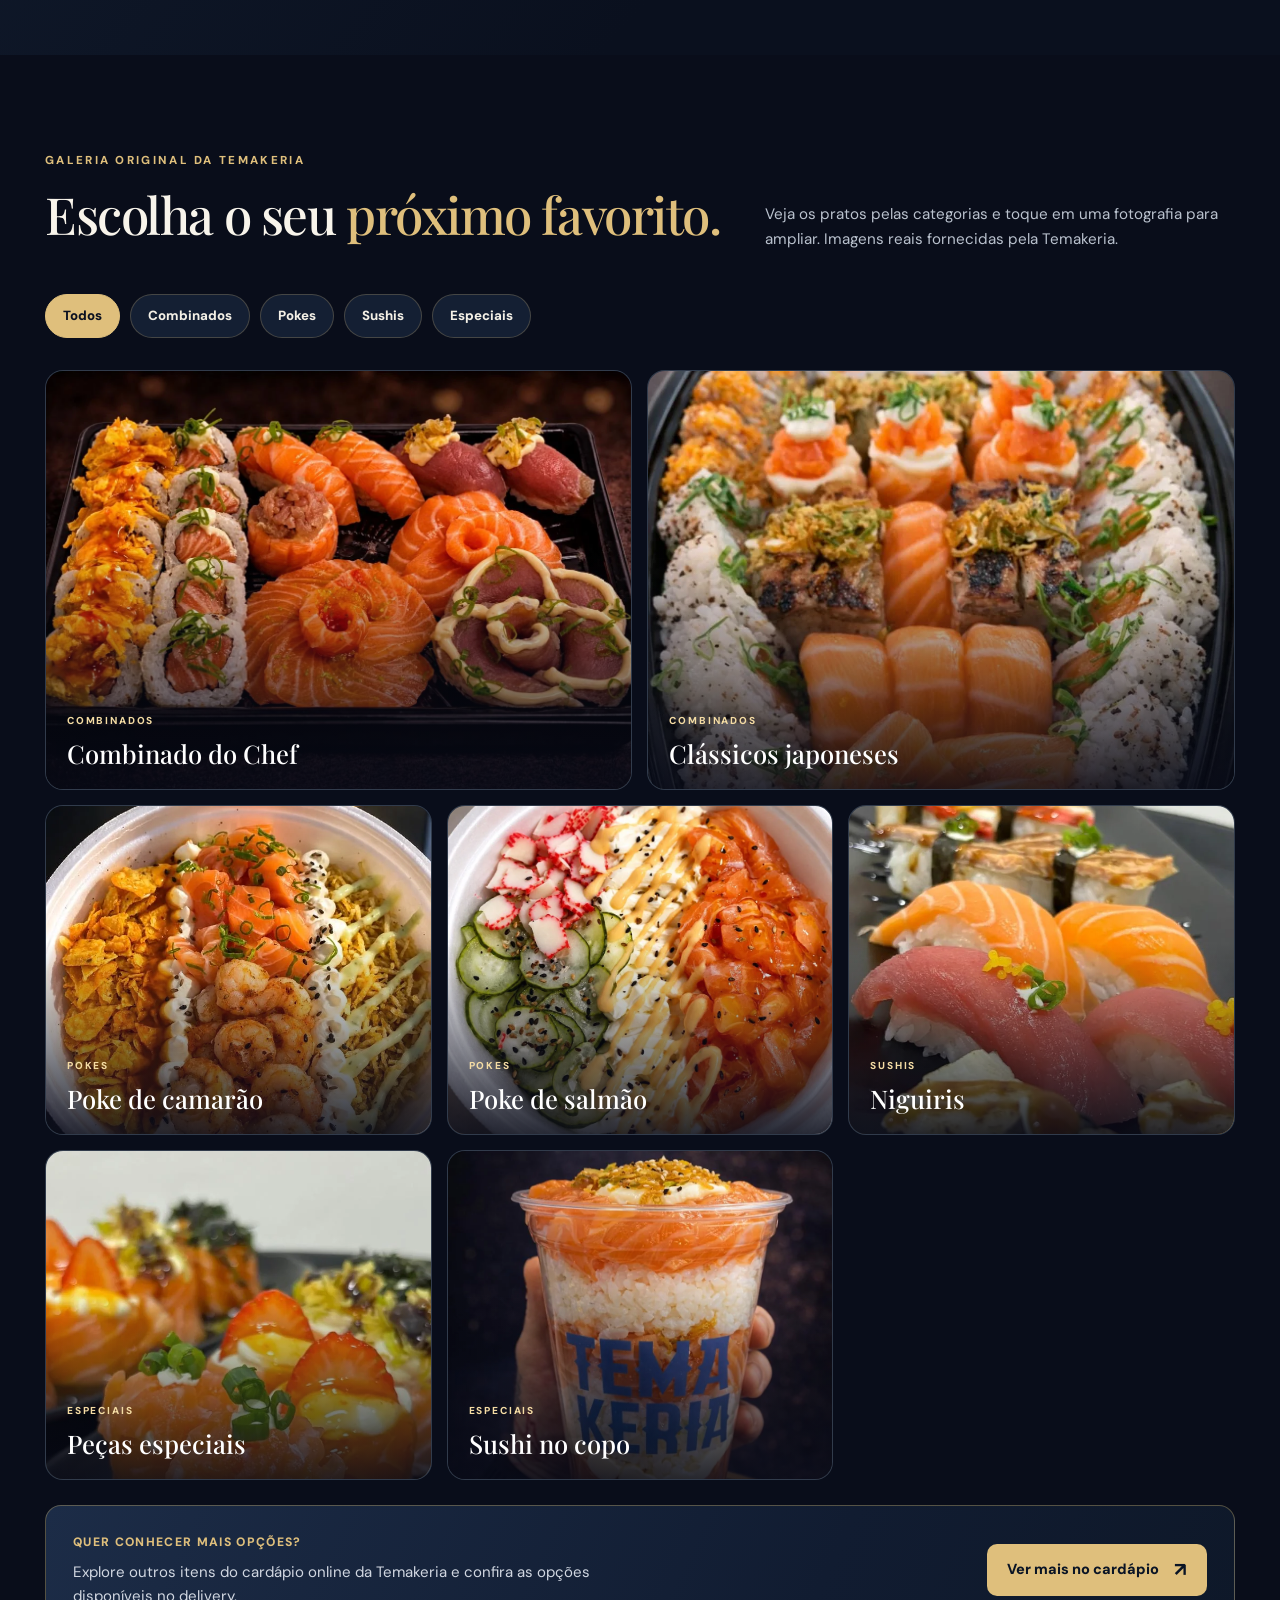
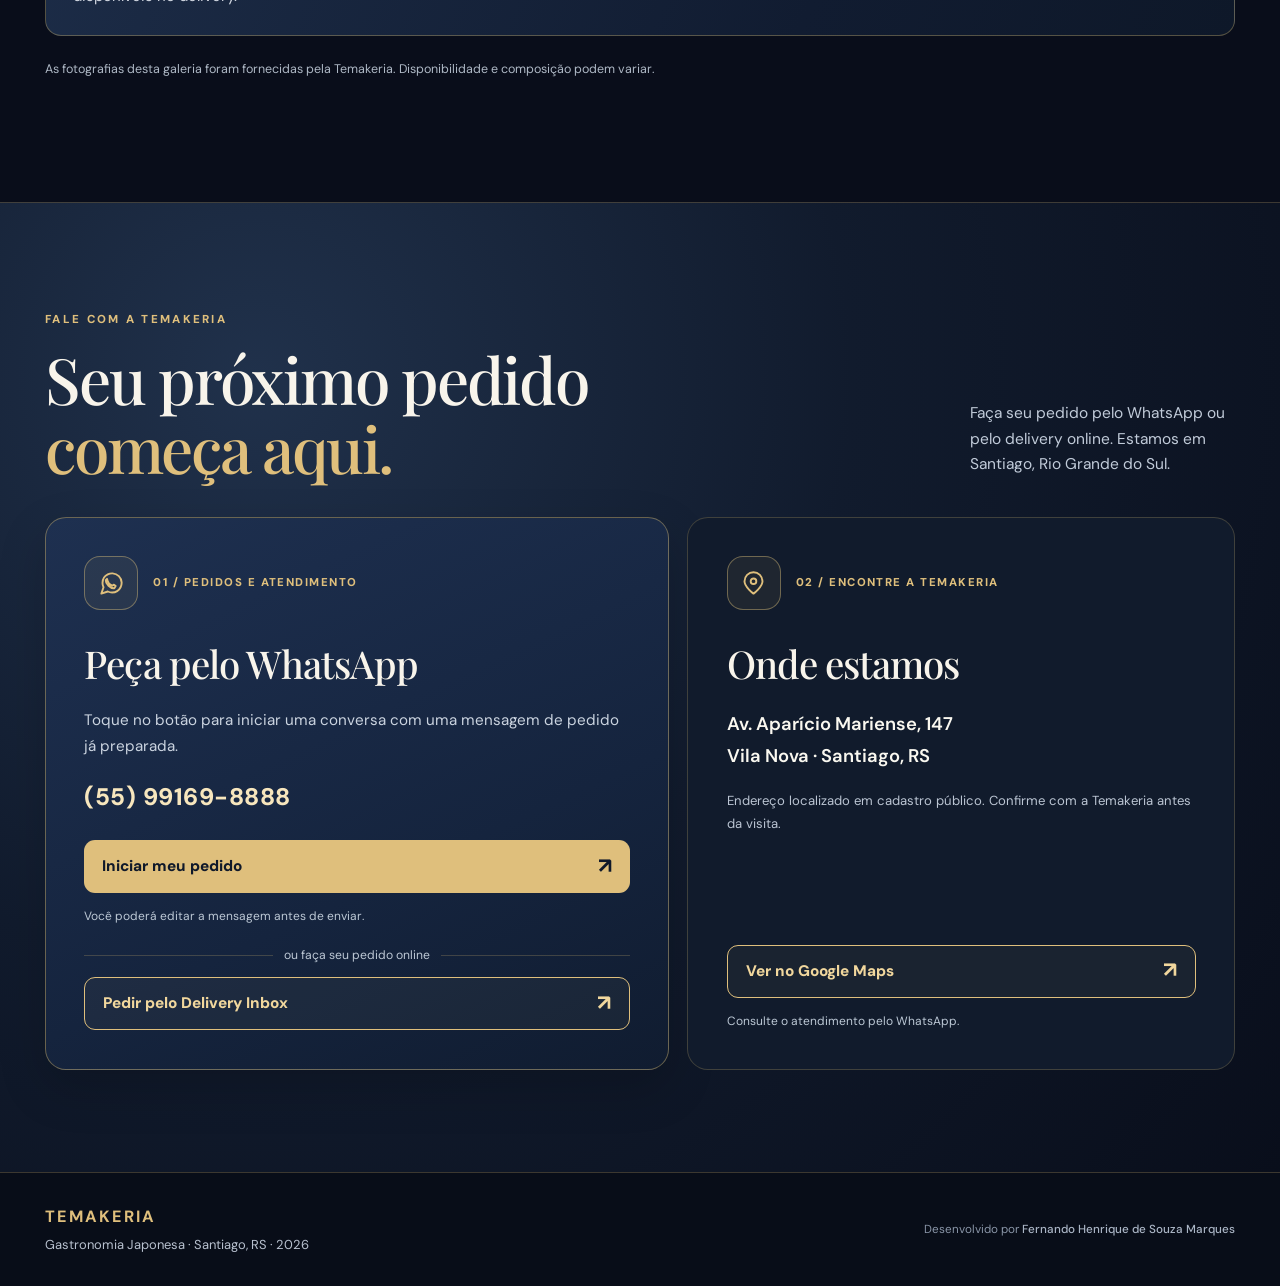
==== commit 785a4a8c: "style: tornar crédito do desenvolvedor discreto no rodapé" ====
--- a/index.html
+++ b/index.html
@@ -77,18 +77,15 @@
 .gallery-more-link:hover{filter:brightness(1.09)}
 @media(max-width:700px){.gallery-more{flex-direction:column;align-items:stretch;gap:18px}.gallery-more-link{width:100%;justify-content:space-between}.gallery-more p{font-size:.9rem}}
 .site-footer{padding:32px 0}
-.footer-content{display:flex;justify-content:space-between;align-items:center;flex-wrap:wrap;gap:24px 34px;text-align:left}
-.footer-brand{display:flex;flex-direction:column;gap:7px;line-height:1.5}
-.footer-brand strong{font-size:1.08rem;letter-spacing:.12em;color:var(--gold)}
-.footer-brand>span{font-size:.82rem;color:#b8c1cf}
-.footer-credit{display:flex;flex-direction:column;gap:9px;min-width:0}
-.footer-credit-label{font-size:.72rem;letter-spacing:.12em;font-weight:800;color:#bdc7d4;text-transform:uppercase}
-.footer-credit-link{display:flex;align-items:center;gap:18px;justify-content:space-between;border:1px solid #d8ba7080;background:linear-gradient(130deg,#1e2b40,#121b2c);border-radius:12px;padding:13px 15px;text-decoration:none;transition:background .2s,border-color .2s,transform .2s}
-.footer-credit-link:hover,.footer-credit-link:focus-visible{border-color:#f2d89e;background:#24354e;transform:translateY(-1px)}
-.footer-credit-name{font-size:.99rem;color:#f6e4b7;font-weight:800;line-height:1.35}
-.footer-credit-cta{display:inline-flex;align-items:center;gap:6px;flex:none;background:#d8ba70;color:#10192a;border-radius:7px;padding:9px 12px;font-size:.78rem;font-weight:800;white-space:nowrap}
-@media(max-width:700px){.site-footer{padding:27px 0}.footer-content{flex-direction:column;gap:22px;text-align:center}.footer-brand{align-items:center}.footer-credit{width:100%;max-width:470px}.footer-credit-link{flex-direction:column;gap:11px;align-items:center;padding:17px 14px}.footer-credit-name{font-size:1.04rem}.footer-credit-cta{justify-content:center;width:100%;min-height:43px}}
-@media(max-width:380px){.footer-credit-name{font-size:.97rem}}
+.footer-content{display:flex;justify-content:space-between;align-items:center;flex-wrap:wrap;gap:8px 25px;text-align:left}
+.footer-brand{display:flex;flex-direction:column;gap:5px;line-height:1.5}
+.footer-brand strong{font-size:1.02rem;letter-spacing:.12em;color:var(--gold)}
+.footer-brand>span{font-size:.81rem;color:#b8c1cf}
+.footer-credit{color:#8995a7;font-size:.73rem;font-weight:400;line-height:1.55}
+.footer-credit a{color:#aab5c5;font-weight:500;text-decoration:none;text-underline-offset:3px}
+.footer-credit a:hover,.footer-credit a:focus-visible{color:#e4c98b;text-decoration:underline}
+@media(max-width:700px){.site-footer{padding:24px 0}.footer-content{flex-direction:column;align-items:center;gap:9px;text-align:center}.footer-brand{align-items:center}.footer-credit{font-size:.72rem}}
+
 </style>
 </head>
 <body>
@@ -136,7 +133,7 @@
   </div>
  </div>
 </section>
-</main><footer class="site-footer"><div class="shell footer-content"><div class="footer-brand"><strong>TEMAKERIA</strong><span>Gastronomia Japonesa · Santiago, RS · <span id="year"></span></span></div><div class="footer-credit"><span class="footer-credit-label">Desenvolvido por</span><a class="footer-credit-link" href="https://github.com/fernandohsmarques04" target="_blank" rel="noopener noreferrer" aria-label="Visitar perfil do desenvolvedor Fernando Henrique de Souza Marques no GitHub"><span class="footer-credit-name">Fernando Henrique de Souza Marques</span><span class="footer-credit-cta">Ver GitHub <span aria-hidden="true">↗</span></span></a></div></div></footer>
+</main><footer class="site-footer"><div class="shell footer-content"><div class="footer-brand"><strong>TEMAKERIA</strong><span>Gastronomia Japonesa · Santiago, RS · <span id="year"></span></span></div><div class="footer-credit">Desenvolvido por <a href="https://github.com/fernandohsmarques04" target="_blank" rel="noopener noreferrer" aria-label="GitHub do desenvolvedor Fernando Henrique de Souza Marques">Fernando Henrique de Souza Marques</a></div></div></footer>
 <nav class="mobile-bar" aria-label="Atalhos rápidos"><a href="#inicio">Início</a><a href="#chef">O Chef</a><a href="#sabores">Pratos</a><a href="#contato">Contato</a></nav>
 <dialog id="lightbox" aria-label="Fotografia ampliada"><div class="lightbox-top"><strong id="lightbox-title">Fotografia do prato</strong><button type="button" id="lightbox-close" aria-label="Fechar imagem">✕</button></div><img class="lightbox-image" id="lightbox-image" alt="" src="assets/combinado-chef.webp"><div class="lightbox-caption">Fotografia original fornecida pela Temakeria.</div></dialog>
 <script>
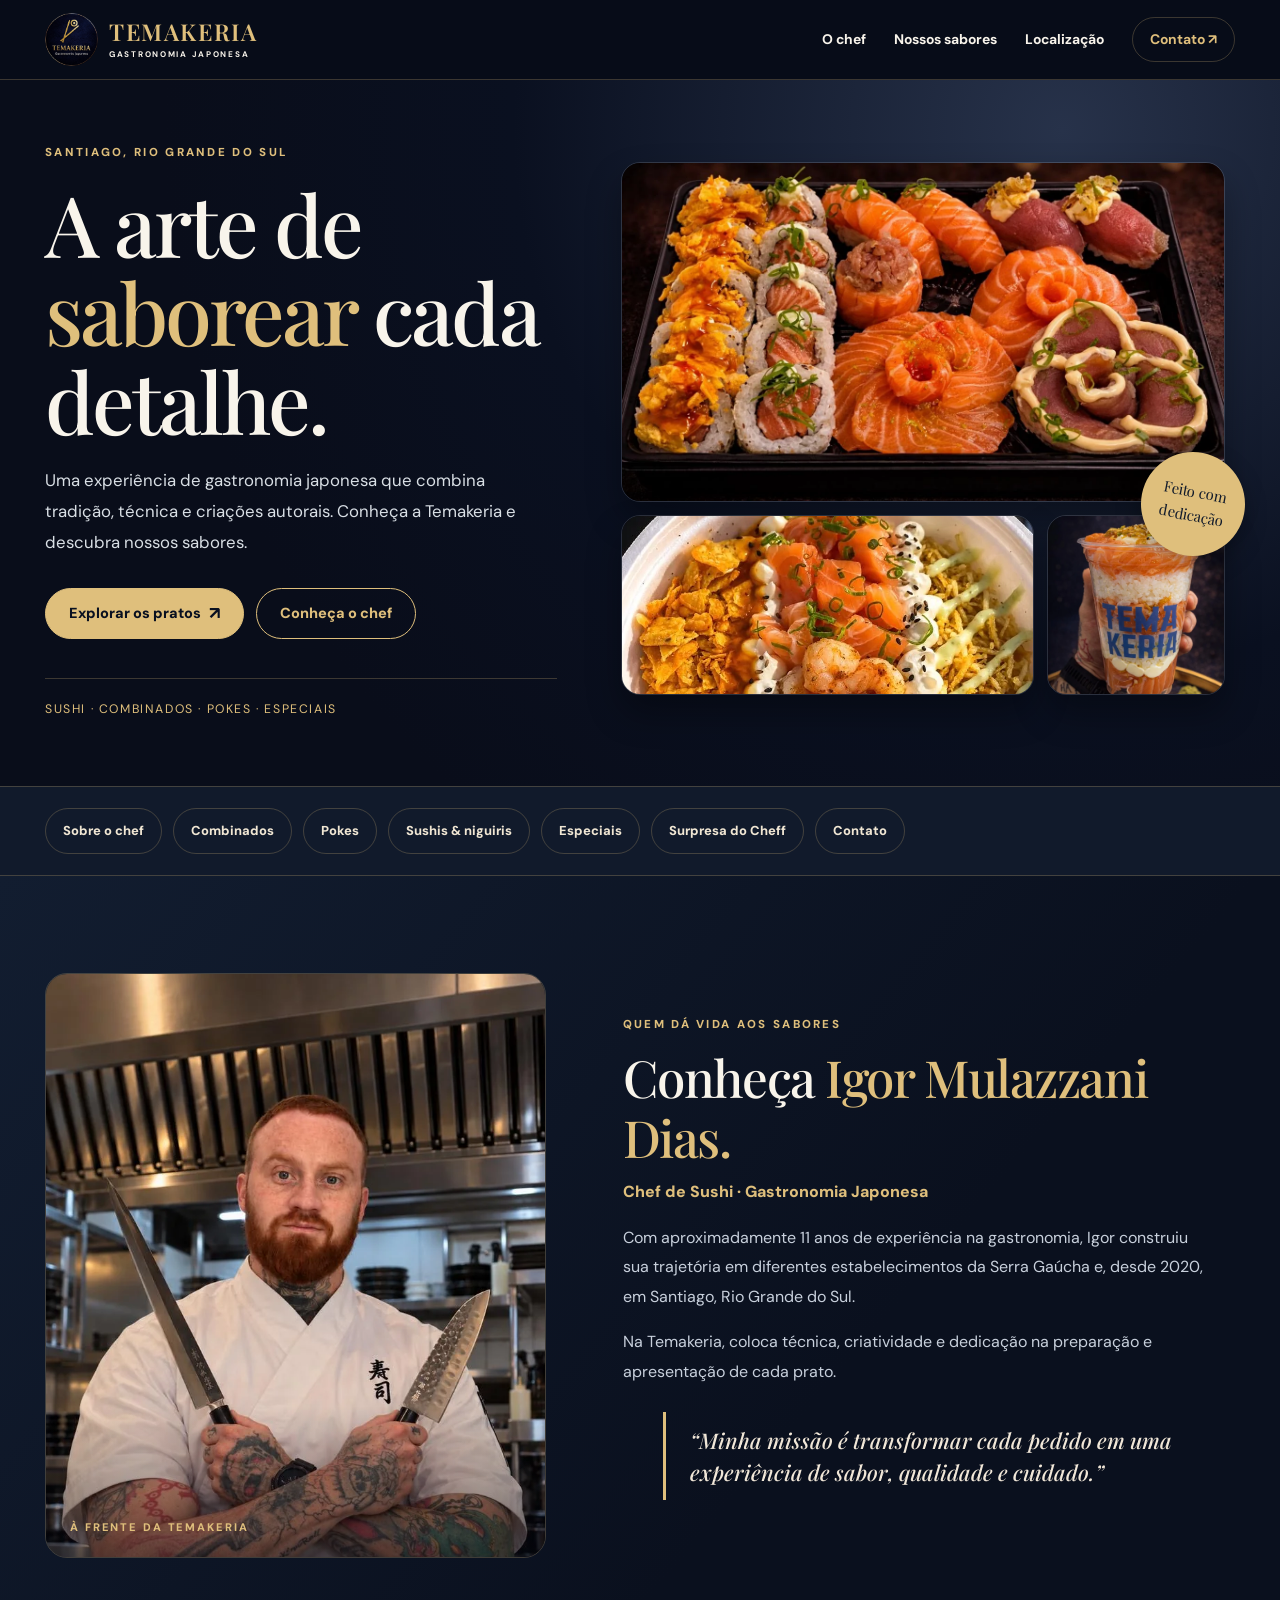
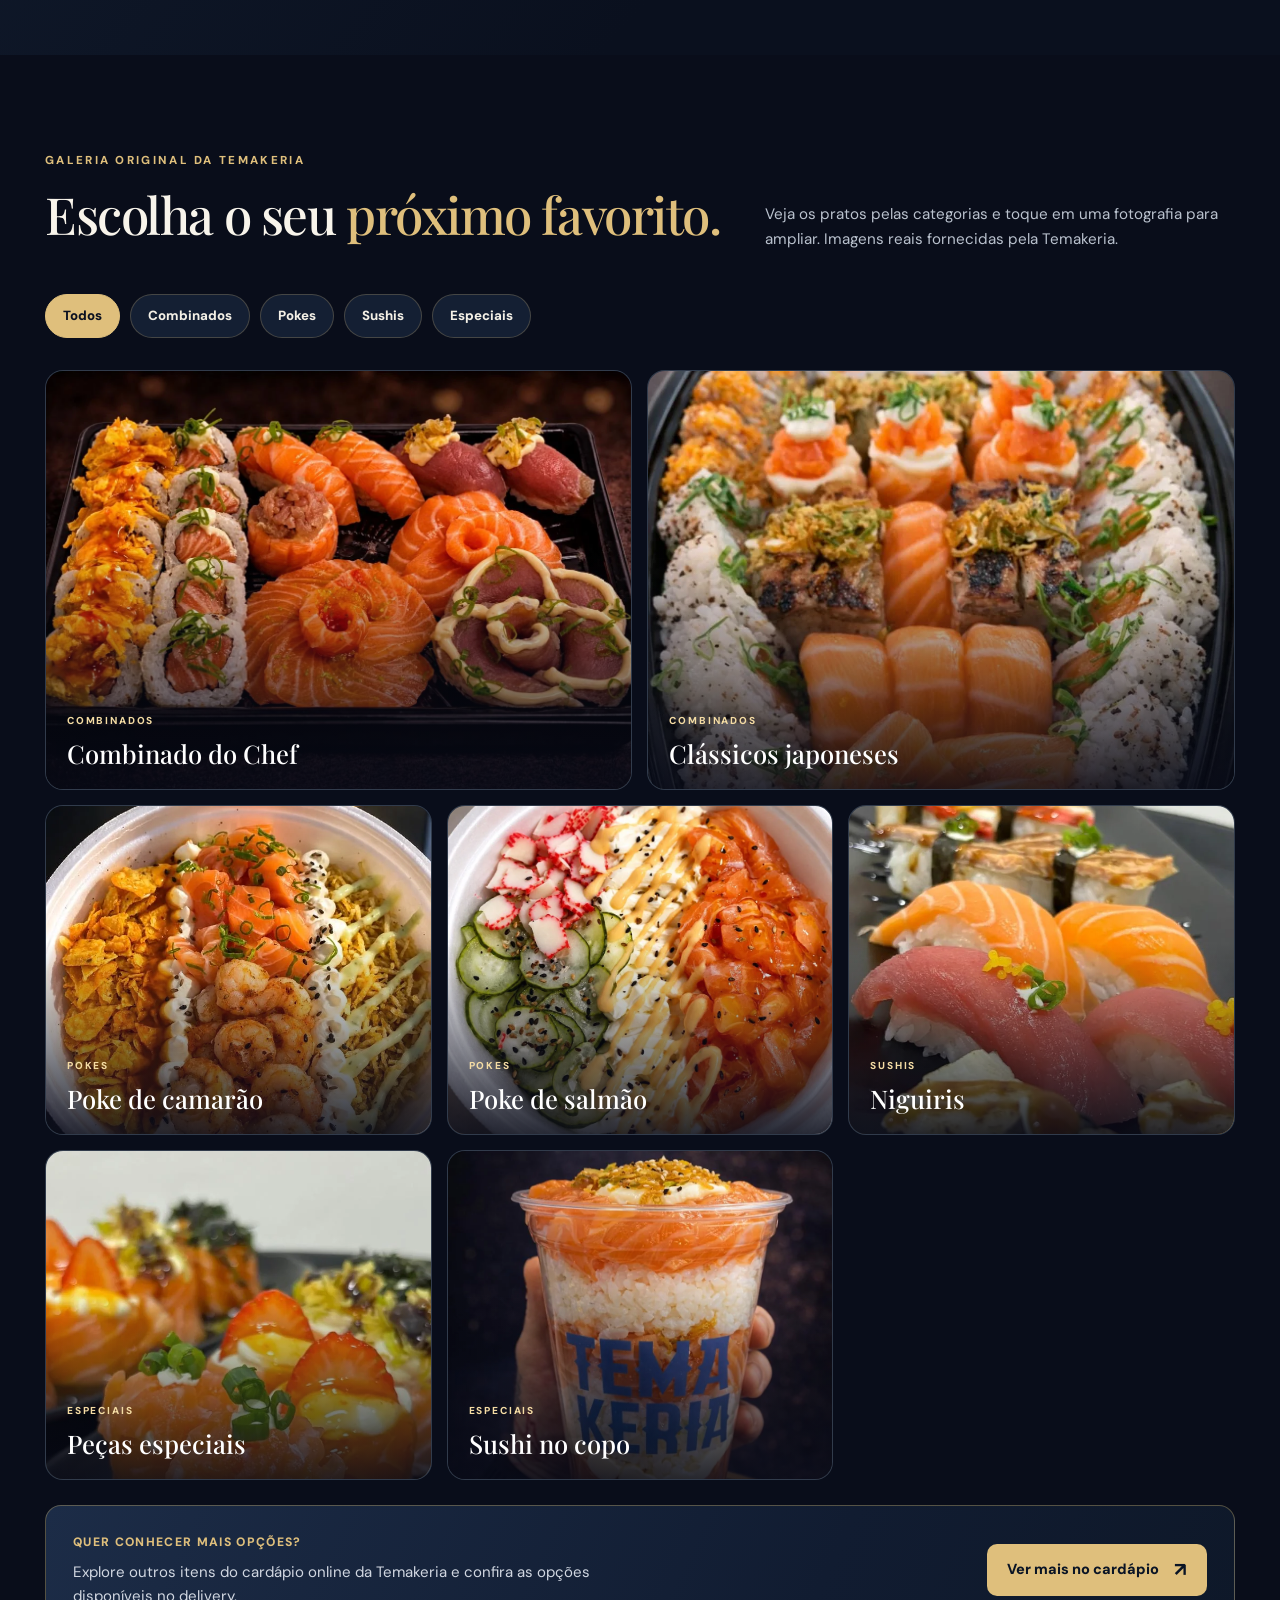
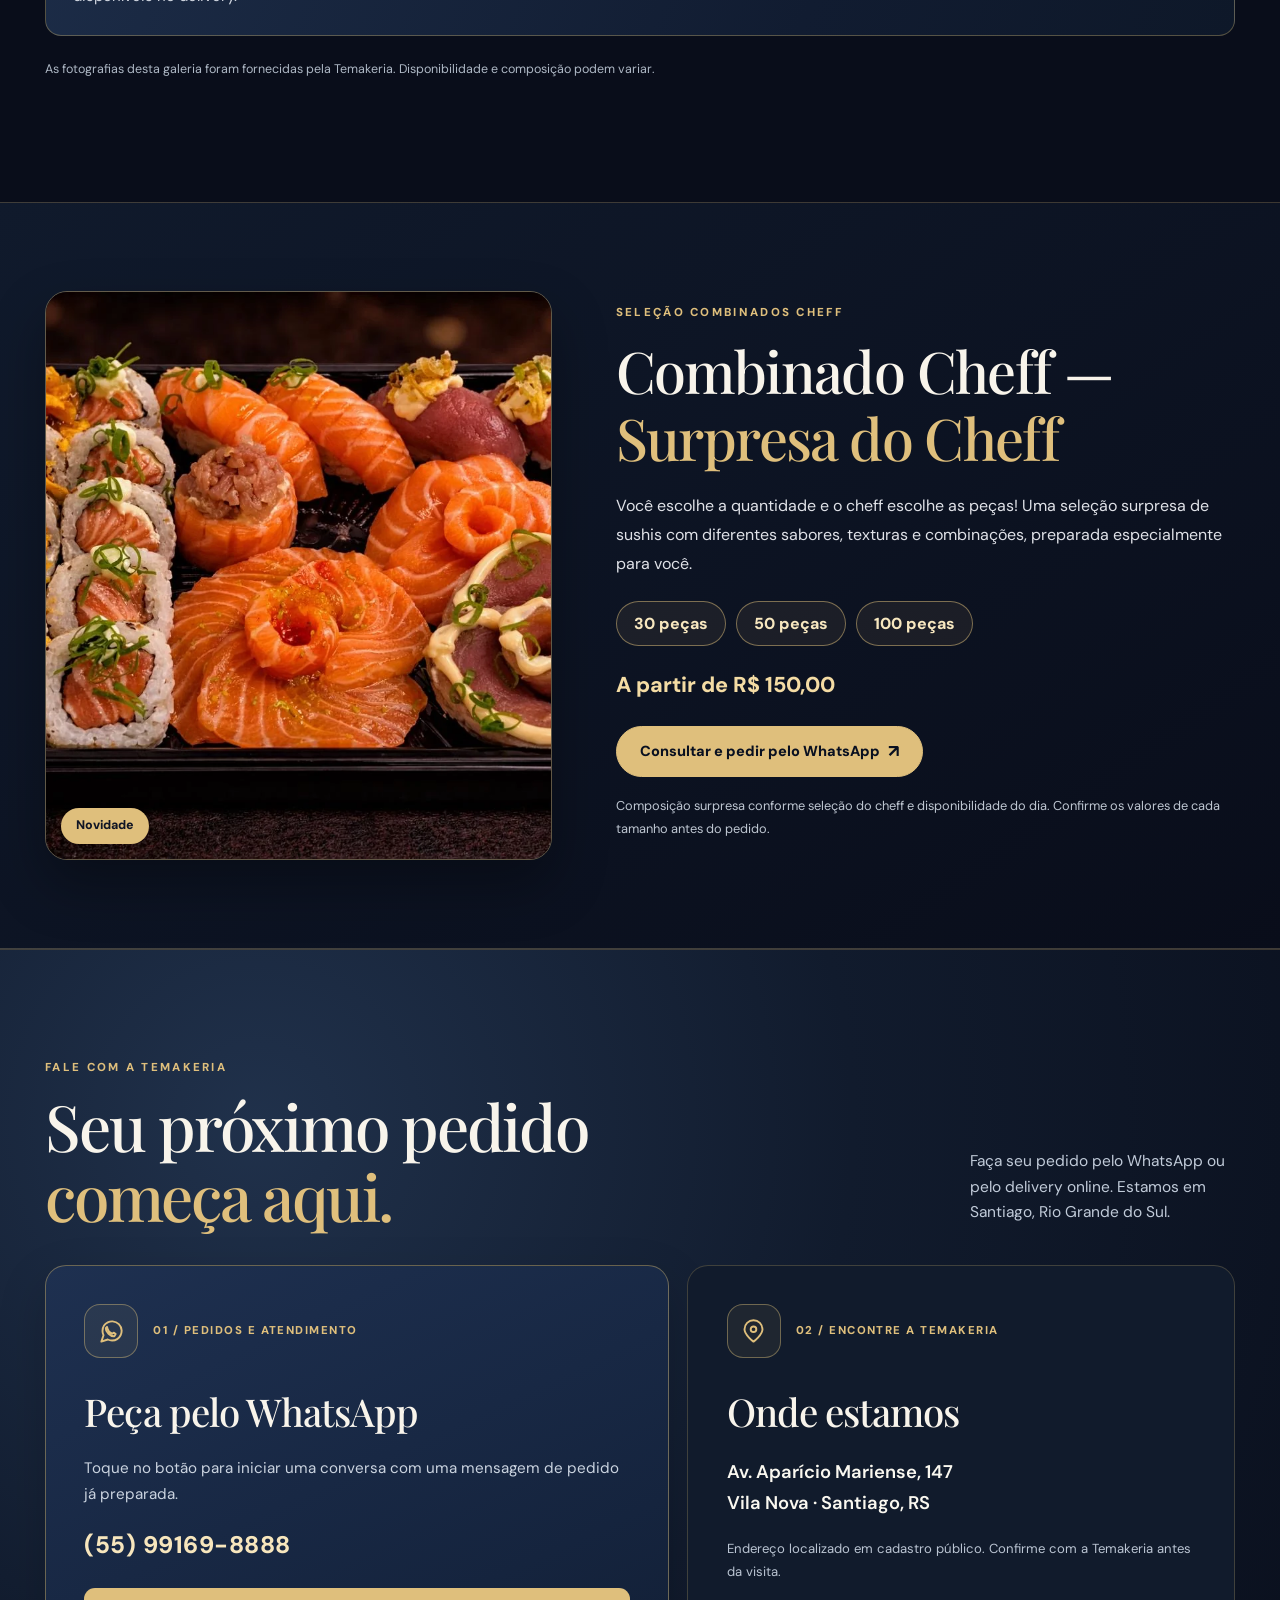
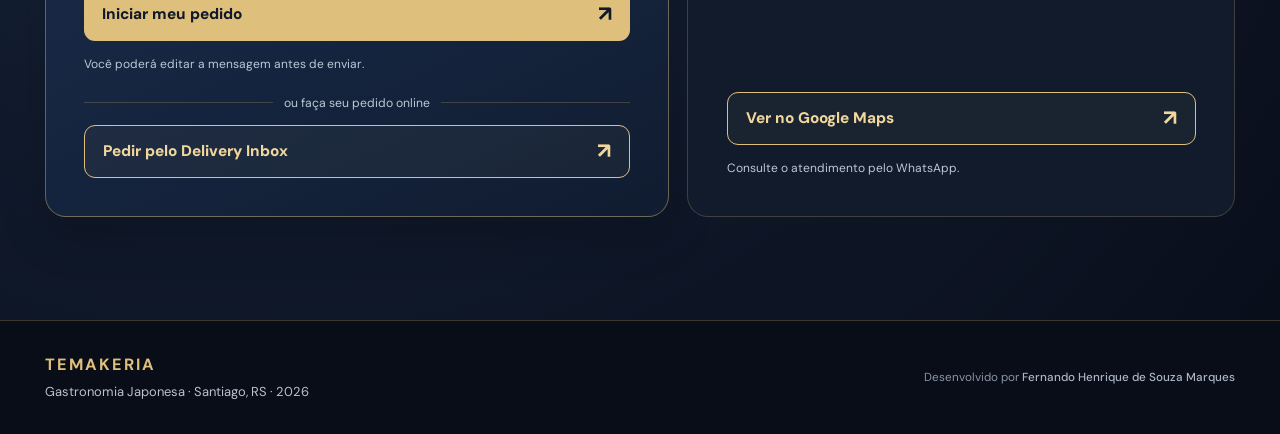
==== commit 56ea3648: "feat: adiciona seção Combinado Cheff Surpresa com opções e pedido" ====
--- a/index.html
+++ b/index.html
@@ -86,13 +86,16 @@
 .footer-credit a:hover,.footer-credit a:focus-visible{color:#e4c98b;text-decoration:underline}
 @media(max-width:700px){.site-footer{padding:24px 0}.footer-content{flex-direction:column;align-items:center;gap:9px;text-align:center}.footer-brand{align-items:center}.footer-credit{font-size:.72rem}}
 
+
+/* Seção especial: Surpresa do Cheff */
+.chef-surprise{padding:88px 0;background:linear-gradient(145deg,#101a2c,#090d1a);border-block:1px solid var(--line)}.surprise-grid{display:grid;grid-template-columns:minmax(0,.9fr) minmax(0,1.1fr);align-items:center;gap:clamp(25px,5vw,70px)}.surprise-art{border:1px solid #dfbf7c66;border-radius:22px;overflow:hidden;position:relative;box-shadow:0 25px 55px #0005}.surprise-art img{width:100%;aspect-ratio:4/4.5;object-fit:cover}.surprise-art .surprise-label{position:absolute;bottom:15px;left:15px;padding:8px 15px;background:#dfbf7c;color:#101625;border-radius:30px;font-weight:800;font-size:.78rem}.surprise-copy h2{font-size:clamp(2.15rem,4.5vw,4.1rem)}.surprise-copy p{color:#e0e2e8;font-size:1rem;line-height:1.8}.surprise-choices{display:flex;gap:10px;flex-wrap:wrap;margin:22px 0}.surprise-choices span{border:1px solid #dfbf7c80;color:#f7e7bf;background:#dfbf7c13;border-radius:100px;padding:9px 17px;font-weight:800}.surprise-price{font-size:1.35rem;font-weight:800;color:var(--gold2);margin-bottom:23px}.surprise-copy .btn{max-width:100%}.surprise-disclaimer{font-size:.8rem!important;color:#bfc7d2!important;margin-top:17px}@media(max-width:700px){.chef-surprise{padding:63px 0}.surprise-grid{grid-template-columns:1fr;gap:27px}.surprise-art img{aspect-ratio:5/3.7}.surprise-copy h2{font-size:2.5rem}.surprise-copy .btn{width:100%}}
 </style>
 </head>
 <body>
 <header class="site-header"><div class="shell site-nav"><a class="logo-lockup" href="#inicio" aria-label="Temakeria, voltar ao início"><img src="assets/logo.webp" alt="Logotipo Temakeria" width="53" height="53"><span class="wordmark">TEMAKERIA<small>Gastronomia Japonesa</small></span></a><nav class="nav-links" aria-label="Navegação principal"><a href="#chef">O chef</a><a href="#sabores">Nossos sabores</a><a href="#contato">Localização</a><a class="nav-cta" href="#contato">Contato ↗</a></nav></div></header>
 <main>
 <section class="hero" id="inicio"><div class="shell hero-grid"><div class="hero-text"><span class="eyebrow">Santiago, Rio Grande do Sul</span><h1>A arte de <em>saborear</em> cada detalhe.</h1><p>Uma experiência de gastronomia japonesa que combina tradição, técnica e criações autorais. Conheça a Temakeria e descubra nossos sabores.</p><div class="hero-actions"><a class="btn primary" href="#sabores">Explorar os pratos <span class="arrow">↗</span></a><a class="btn secondary" href="#chef">Conheça o chef</a></div><div class="hero-aside">Sushi · Combinados · Pokes · Especiais</div></div><div class="hero-collage"><img class="hero-main" src="assets/combinado-chef.webp" width="900" height="530" fetchpriority="high" alt="Combinado com sushi e sashimi preparado pela Temakeria"><img class="hero-small" src="assets/poke-camarao.webp" loading="lazy" alt="Poke com camarão e salmão"><img class="hero-cup" src="assets/sushi-copo.webp" loading="lazy" alt="Sushi no copo da Temakeria"><div class="photo-stamp">Feito com<br>dedicação</div></div></div></section>
-<div class="quick-nav"><div class="shell quick-links" aria-label="Atalhos para categorias"><a href="#chef">Sobre o chef</a><a href="#sabores" data-category-link="combinados">Combinados</a><a href="#sabores" data-category-link="pokes">Pokes</a><a href="#sabores" data-category-link="sushis">Sushis & niguiris</a><a href="#sabores" data-category-link="especiais">Especiais</a><a href="#contato">Contato</a></div></div>
+<div class="quick-nav"><div class="shell quick-links" aria-label="Atalhos para categorias"><a href="#chef">Sobre o chef</a><a href="#sabores" data-category-link="combinados">Combinados</a><a href="#sabores" data-category-link="pokes">Pokes</a><a href="#sabores" data-category-link="sushis">Sushis & niguiris</a><a href="#sabores" data-category-link="especiais">Especiais</a><a href="#surpresa-cheff">Surpresa do Cheff</a><a href="#contato">Contato</a></div></div>
 <section class="chef-section" id="chef"><div class="shell chef-grid"><div class="chef-image"><img src="assets/chef.webp" alt="Igor Mulazzani Dias, chef da Temakeria, na cozinha" loading="lazy"><span class="chef-photo-label">À frente da Temakeria</span></div><div class="chef-copy"><span class="eyebrow">Quem dá vida aos sabores</span><h2>Conheça <em>Igor Mulazzani Dias.</em></h2><p class="chef-subtitle">Chef de Sushi · Gastronomia Japonesa</p><p>Com aproximadamente 11 anos de experiência na gastronomia, Igor construiu sua trajetória em diferentes estabelecimentos da Serra Gaúcha e, desde 2020, em Santiago, Rio Grande do Sul.</p><p>Na Temakeria, coloca técnica, criatividade e dedicação na preparação e apresentação de cada prato.</p><blockquote class="quote">“Minha missão é transformar cada pedido em uma experiência de sabor, qualidade e cuidado.”</blockquote></div></div></section>
 <section class="showcase" id="sabores"><div class="shell"><div class="section-intro"><div><span class="eyebrow">Galeria original da Temakeria</span><h2>Escolha o seu <em>próximo favorito.</em></h2></div><p>Veja os pratos pelas categorias e toque em uma fotografia para ampliar. Imagens reais fornecidas pela Temakeria.</p></div><div class="filter-row" role="group" aria-label="Filtrar por categoria"><button type="button" class="filter" data-filter="todos" aria-pressed="true">Todos</button><button type="button" class="filter" data-filter="combinados" aria-pressed="false">Combinados</button><button type="button" class="filter" data-filter="pokes" aria-pressed="false">Pokes</button><button type="button" class="filter" data-filter="sushis" aria-pressed="false">Sushis</button><button type="button" class="filter" data-filter="especiais" aria-pressed="false">Especiais</button></div>
 <div class="gallery-grid">
@@ -107,6 +110,8 @@
   <div><span class="gallery-more-kicker">Quer conhecer mais opções?</span><p>Explore outros itens do cardápio online da Temakeria e confira as opções disponíveis no delivery.</p></div>
   <a href="https://deliveryinbox.com.br/rs/santiago/temakeria" class="gallery-more-link" target="_blank" rel="noopener noreferrer">Ver mais no cardápio <span aria-hidden="true">↗</span></a>
 </div><p class="gallery-note">As fotografias desta galeria foram fornecidas pela Temakeria. Disponibilidade e composição podem variar.</p></div></section>
+
+<section class="chef-surprise" id="surpresa-cheff" aria-labelledby="surprise-title"><div class="shell surprise-grid"><div class="surprise-art"><img src="assets/combinado-chef.webp" alt="Combinado de sushi da Temakeria" loading="lazy"><span class="surprise-label">Novidade</span></div><div class="surprise-copy"><span class="eyebrow">Seleção Combinados Cheff</span><h2 id="surprise-title">Combinado Cheff — <em>Surpresa do Cheff</em></h2><p>Você escolhe a quantidade e o cheff escolhe as peças! Uma seleção surpresa de sushis com diferentes sabores, texturas e combinações, preparada especialmente para você.</p><div class="surprise-choices" aria-label="Quantidades disponíveis"><span>30 peças</span><span>50 peças</span><span>100 peças</span></div><div class="surprise-price">A partir de R$ 150,00</div><a class="btn primary" href="https://wa.me/5555991698888?text=Ol%C3%A1%21%20Gostaria%20de%20pedir%20o%20Combinado%20Cheff%20Surpresa%20do%20Cheff.%20Podem%20me%20informar%20os%20valores%20para%2030%2C%2050%20e%20100%20pe%C3%A7as%3F" target="_blank" rel="noopener noreferrer">Consultar e pedir pelo WhatsApp <span class="arrow">↗</span></a><p class="surprise-disclaimer">Composição surpresa conforme seleção do cheff e disponibilidade do dia. Confirme os valores de cada tamanho antes do pedido.</p></div></div></section>
 <section class="contact contact-revamp" id="contato" aria-labelledby="contact-title">
  <div class="shell">
   <div class="contact-revamp-head">
